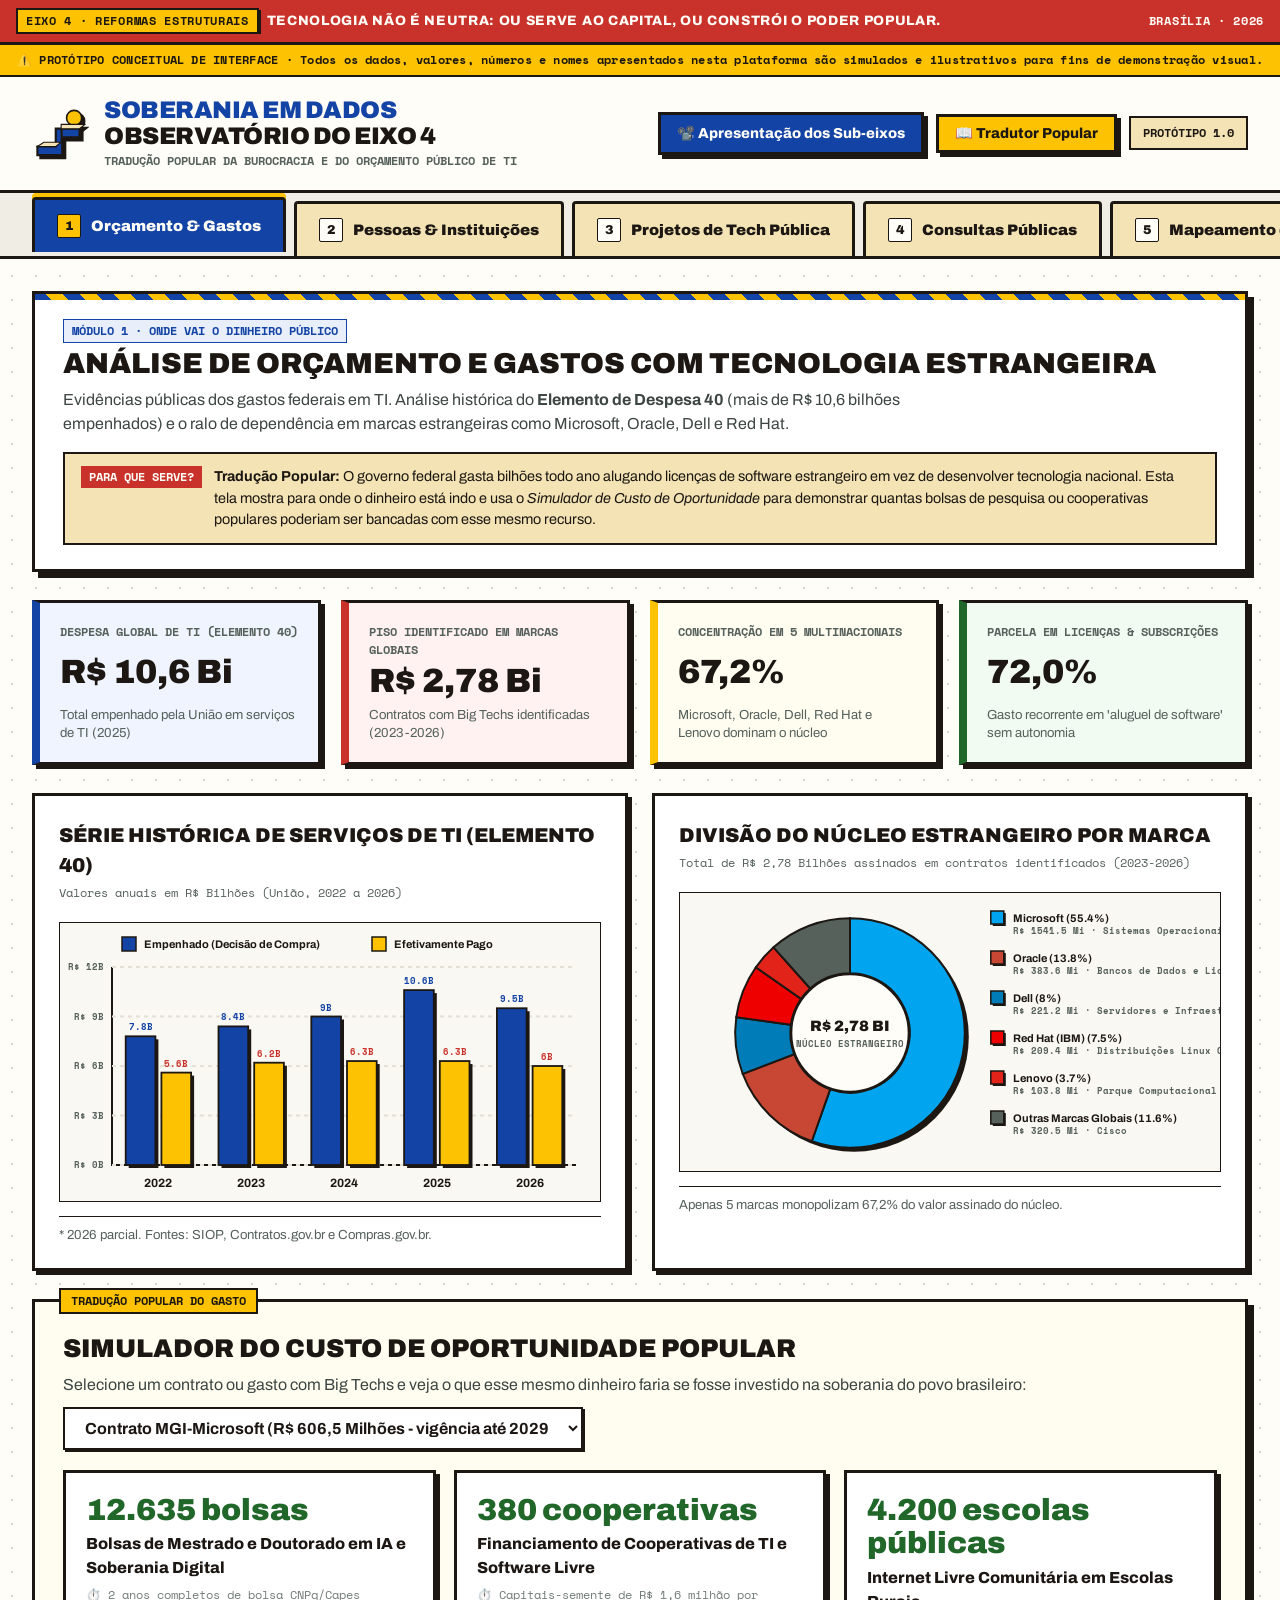
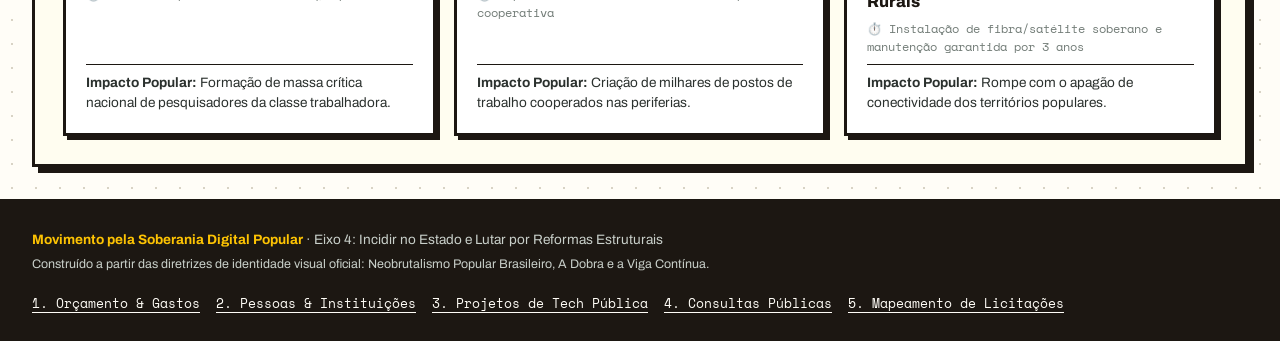
==== index.html @ 43cdcecd "feat: prototipo visual interativo do Observatorio do Eixo 4 e apresentacao dos 5 sub-eixos" ====
<!DOCTYPE html>
<html lang="pt-BR">
<head>
  <meta charset="UTF-8">
  <meta name="viewport" content="width=device-width, initial-scale=1.0">
  <title>Observatório do Eixo 4 · Soberania em Dados</title>
  <meta name="description" content="Protótipo visual do Observatório do Eixo 4 do Movimento pela Soberania Digital Popular: Orçamento e Gastos, Pessoas e Instituições, Projetos de Tech Pública, Consultas Públicas e Mapeamento de Licitações.">
  <link rel="stylesheet" href="css/design-system.css">
</head>
<body>

  <!-- Faixa de Convocação (Vermelho Ato) -->
  <aside class="banner-ato" aria-label="Convocação do Manifesto">
    <div class="lema">
      <span class="destaque-manifesto">EIXO 4 · REFORMAS ESTRUTURAIS</span>
      <span>Tecnologia não é neutra: ou serve ao capital, ou constrói o poder popular.</span>
    </div>
    <div style="font-family: var(--font-mono); font-size: 0.75rem; white-space: nowrap;">
      Brasília · 2026
    </div>
  </aside>

  <!-- Faixa de Aviso de Protótipo e Dados Ilustrativos -->
  <div style="background-color: var(--amarelo-sol); color: var(--preto-tinta); border-bottom: var(--border-medium); padding: 6px 16px; font-family: var(--font-mono); font-size: 0.75rem; font-weight: 700; text-align: center; letter-spacing: 0.02em;">
    ⚠️ PROTÓTIPO CONCEITUAL DE INTERFACE · Todos os dados, valores, números e nomes apresentados nesta plataforma são simulados e ilustrativos para fins de demonstração visual.
  </div>

  <!-- Cabeçalho Principal com Marca Oficial A Dobra -->
  <header class="header-principal">
    <a href="#orcamento" class="marca-container" title="Movimento pela Soberania Digital Popular">
      <!-- Símbolo Oficial da Marca: A Dobra (Viga que sobe um degrau + Sol Amarelo) -->
      <svg class="simbolo-dobra" viewBox="0 0 100 100" fill="none" xmlns="http://www.w3.org/2000/svg">
        <!-- Sol Amarelo oficial -->
        <circle cx="78" cy="22" r="14" fill="#FDC303" stroke="#1C1712" stroke-width="3"/>
        <!-- A Dobra: Viga azul contínua que sobe o degrau da esquerda para a direita -->
        <path d="M10 75 H44 V42 H88 V58 H56 V91 H10 Z" fill="#1243A5" stroke="#1C1712" stroke-width="4" stroke-linejoin="miter"/>
        <!-- Detalhe da face superior da viga em areia/respiro -->
        <path d="M10 75 L22 67 H54 L44 75 Z" fill="#F3E3B5" stroke="#1C1712" stroke-width="2"/>
        <path d="M54 67 V34 H98 L88 42 H56 V58 L54 67 Z" fill="#F3E3B5" stroke="#1C1712" stroke-width="2"/>
      </svg>

      <div class="marca-texto">
        <h1>
          <span>Soberania em Dados</span>
          Observatório do Eixo 4
        </h1>
        <p>TRADUÇÃO POPULAR DA BUROCRACIA E DO ORÇAMENTO PÚBLICO DE TI</p>
      </div>
    </a>

    <div class="header-actions">
      <a href="apresentacao-subeixos.html" class="btn-tradutor-popular" style="background-color: var(--azul-macacao); color: var(--branco-papel); text-decoration: none;" title="Abrir apresentação de slides dos 5 sub-eixos">
        <span>📽️ Apresentação dos Sub-eixos</span>
      </a>
      <button class="btn-tradutor-popular" id="btnAbrirTradutor" title="Abrir glossário explicativo para outros eixos">
        <span>📖 Tradutor Popular</span>
      </button>
      <span class="badge-versao">PROTÓTIPO 1.0</span>
    </div>
  </header>

  <!-- Abas de Navegação na Ordem Solicitada -->
  <nav class="nav-prototipos" aria-label="Navegação entre protótipos de visualização">
    <button class="tab-btn active" data-tab="orcamento" id="tabBtnOrcamento">
      <span class="tab-icon">1</span>
      <span>Orçamento & Gastos</span>
    </button>
    <button class="tab-btn" data-tab="pessoas-grafo" id="tabBtnGrafo">
      <span class="tab-icon">2</span>
      <span>Pessoas & Instituições</span>
    </button>
    <button class="tab-btn" data-tab="projetos" id="tabBtnProjetos">
      <span class="tab-icon">3</span>
      <span>Projetos de Tech Pública</span>
    </button>
    <button class="tab-btn" data-tab="consultas" id="tabBtnConsultas">
      <span class="tab-icon">4</span>
      <span>Consultas Públicas</span>
    </button>
    <button class="tab-btn" data-tab="licitacoes" id="tabBtnLicitacoes">
      <span class="tab-icon">5</span>
      <span>Mapeamento de Licitações</span>
    </button>
  </nav>

  <!-- Área Central de Conteúdo -->
  <main class="main-content">

    <!-- ======================================================================
         1. ORÇAMENTO & GASTOS ESTRANGEIROS (Visualização Principal)
         ====================================================================== -->
    <section class="tab-content" id="tab-orcamento">
      <div class="secao-header">
        <span class="meta-tag">Módulo 1 · Onde Vai o Dinheiro Público</span>
        <h2>Análise de Orçamento e Gastos com Tecnologia Estrangeira</h2>
        <p>
          Evidências públicas dos gastos federais em TI. Análise histórica do <strong>Elemento de Despesa 40</strong> (mais de R$ 10,6 bilhões empenhados) e o ralo de dependência em marcas estrangeiras como Microsoft, Oracle, Dell e Red Hat.
        </p>

        <div class="box-traducao-rapida">
          <span class="tag-pop">Para que serve?</span>
          <div>
            <strong>Tradução Popular:</strong> O governo federal gasta bilhões todo ano alugando licenças de software estrangeiro em vez de desenvolver tecnologia nacional. Esta tela mostra para onde o dinheiro está indo e usa o <em>Simulador de Custo de Oportunidade</em> para demonstrar quantas bolsas de pesquisa ou cooperativas populares poderiam ser bancadas com esse mesmo recurso.
          </div>
        </div>
      </div>

      <!-- KPIs do Orçamento -->
      <div class="kpi-grid" id="orcamentoKPIs"></div>

      <!-- Split de Gráficos -->
      <div class="orcamento-container">
        <div class="orcamento-split">
          <!-- Gráfico 1: Série Histórica Elemento 40 -->
          <div class="grafico-card">
            <h3>Série Histórica de Serviços de TI (Elemento 40)</h3>
            <p class="sub">Valores anuais em R$ Bilhões (União, 2022 a 2026)</p>
            <div class="chart-canvas-wrapper">
              <canvas id="canvasSerieHistorica"></canvas>
            </div>
            <div style="margin-top: 14px; font-size: 0.82rem; color: #56615C; border-top: var(--border-thin); padding-top: 8px;">
              * 2026 parcial. Fontes: SIOP, Contratos.gov.br e Compras.gov.br.
            </div>
          </div>

          <!-- Gráfico 2: Composição do Núcleo Estrangeiro por Marca -->
          <div class="grafico-card">
            <h3>Divisão do Núcleo Estrangeiro por Marca</h3>
            <p class="sub">Total de R$ 2,78 Bilhões assinados em contratos identificados (2023-2026)</p>
            <div class="chart-canvas-wrapper">
              <canvas id="canvasMarcasDonut"></canvas>
            </div>
            <div style="margin-top: 14px; font-size: 0.82rem; color: #56615C; border-top: var(--border-thin); padding-top: 8px;">
              Apenas 5 marcas monopolizam 67,2% do valor assinado do núcleo.
            </div>
          </div>
        </div>

        <!-- Simulador Interativo do Custo de Oportunidade Popular -->
        <div class="simulador-card">
          <div class="simulador-header">
            <h3>Simulador do Custo de Oportunidade Popular</h3>
            <p style="margin-top: 4px; color: #3d4642;">
              Selecione um contrato ou gasto com Big Techs e veja o que esse mesmo dinheiro faria se fosse investido na soberania do povo brasileiro:
            </p>

            <select id="simuladorContratoSelect" class="simulador-select" aria-label="Selecione o contrato para simulação">
              <option value="0">Contrato MGI-Microsoft (R$ 606,5 Milhões - vigência até 2029)</option>
              <option value="1">Total em Licenças Estrangeiras Identificadas (R$ 2,78 Bilhões)</option>
            </select>
          </div>

          <div class="alternativas-grid" id="simuladorResultados"></div>
        </div>
      </div>
    </section>

    <!-- ======================================================================
         2. PESSOAS & INSTITUIÇÕES (Grafo Interativo)
         ====================================================================== -->
    <section class="tab-content" id="tab-pessoas-grafo" style="display: none;">
      <div class="secao-header">
        <span class="meta-tag">Módulo 2 · Teia do Poder Público</span>
        <h2>Mapeamento de Pessoas Responsáveis & Instituições</h2>
        <p>
          Saiba quem decide os rumos da tecnologia pública no Brasil e <strong>como essa pessoa chegou lá</strong>. O grafo interativo conecta ministérios, estatais (Serpro, Dataprev), agências reguladoras (ANPD) e tribunais de contas às lideranças no comando de cada projeto e orçamento.
        </p>

        <div class="box-traducao-rapida">
          <span class="tag-pop">Para que serve?</span>
          <div>
            <strong>Tradução Popular:</strong> Política pública tem nome, sobrenome e CPF. Se um órgão fecha um contrato danoso de R$ 600 milhões com a Microsoft, precisamos saber se quem assinou foi alguém de carreira pública ou um ex-executivo que veio de multinacional (a famosa "porta giratória"). Clique em qualquer pessoa no grafo para ver o currículo, trajetória e os projetos geridos.
          </div>
        </div>
      </div>

      <!-- Grafo Interativo em Canvas -->
      <div class="grafo-wrapper">
        <div class="grafo-toolbar">
          <div class="grafo-legenda">
            <span style="font-weight: 700; text-transform: uppercase;">Origem da Liderança:</span>
            <div class="legenda-item">
              <span class="legenda-dot bigtech"></span>
              <span>Porta Giratória (Ex-Big Tech)</span>
            </div>
            <div class="legenda-item">
              <span class="legenda-dot carreira"></span>
              <span>Servidor Público de Carreira</span>
            </div>
            <div class="legenda-item">
              <span class="legenda-dot movimento"></span>
              <span>Movimento Social / Academia</span>
            </div>
          </div>

          <div style="display: flex; gap: 8px;">
            <button class="btn-filtro" onclick="GrafoModule.zoomIn()" title="Aumentar zoom">+</button>
            <button class="btn-filtro" onclick="GrafoModule.zoomOut()" title="Diminuir zoom">-</button>
            <button class="btn-filtro" onclick="GrafoModule.resetZoom()" title="Centralizar visualização">Centralizar</button>
          </div>
        </div>

        <div class="canvas-container">
          <canvas id="grafoCanvas"></canvas>
          <div class="grafo-hint">
            💡 <strong>Interação:</strong> Arraste os nós para reorganizar · Role o mouse para Zoom · Clique em qualquer pessoa ou instituição para abrir o dossiê completo.
          </div>
        </div>
      </div>
    </section>

    <!-- ======================================================================
         3. PROJETOS PÚBLICOS DE TECNOLOGIA & REFORMAS ESTRUTURAIS
         ====================================================================== -->
    <section class="tab-content" id="tab-projetos" style="display: none;">
      <div class="secao-header">
        <span class="meta-tag">Módulo 3 · Monitor de Reformas Estruturais</span>
        <h2>Projetos de Tecnologia Pública Hoje: O que está sendo produzido e quanto custa</h2>
        <p>
          Auditoria cidadã dos grandes projetos de tecnologia do Estado brasileiro. Avaliamos cada iniciativa com a <strong>Régua dos 5 Critérios do Manifesto do Eixo 4</strong>: <em>anúncio não é política pública; só é conquista o que tiver Norma, Orçamento, Responsável, Indicador e Controle Social</em>.
        </p>

        <div class="box-traducao-rapida">
          <span class="tag-pop">Para que serve?</span>
          <div>
            <strong>Tradução Popular:</strong> Muitas vezes o governo lança um projeto com propaganda bonita, mas na prática entrega o sistema para a iniciativa privada ou esconde os algoritmos que decidem quem recebe auxílio. Aqui a gente audita se o projeto realmente serve à soberania popular ou se é só vitrine.
          </div>
        </div>
      </div>

      <!-- KPIs de Projetos -->
      <div class="kpi-grid" id="projetosKPIs"></div>

      <!-- Grid de Projetos Estruturais -->
      <div class="projetos-grid" id="projetosGrid"></div>
    </section>

    <!-- ======================================================================
         4. CONSULTAS & CHAMADAS PÚBLICAS (Orçamento & Tech)
         ====================================================================== -->
    <section class="tab-content" id="tab-consultas" style="display: none;">
      <div class="secao-header">
        <span class="meta-tag">Módulo 4 · Participação Popular & Orçamento</span>
        <h2>Mapeamento de Chamadas e Consultas Públicas de Tecnologia</h2>
        <p>
          Monitore todas as consultas sobre orçamento público, planos de governo (PPA/LOA), marcos regulatórios e chamadas de fomento abertas para tecnologia. Descubra onde incidir e acesse o <strong>Kit de Incidência Popular</strong> com propostas e justificativas prontas para mobilização.
        </p>

        <div class="box-traducao-rapida">
          <span class="tag-pop">Para que serve?</span>
          <div>
            <strong>Tradução Popular:</strong> Consulta pública não pode ser espaço só de lobby corporativo. Quando o governo abre consulta para decidir para onde vai a verba de TI ou como regular a inteligência artificial, este painel avisa a nossa militância e entrega o texto pronto para copiar, colar e votar em peso na plataforma oficial.
          </div>
        </div>
      </div>

      <!-- KPIs Rápidos de Consultas -->
      <div class="kpi-grid" id="consultasKPIs"></div>

      <!-- Barra de Filtros de Consultas -->
      <div class="painel-controles">
        <div class="filtros-grupo">
          <span class="filtro-label">Tipo:</span>
          <button class="btn-filtro active" data-consulta-tipo="todos">Todos</button>
          <button class="btn-filtro" data-consulta-tipo="consulta_publica" style="border-left: 4px solid var(--azul-macacao);">📢 Consultas Públicas (Leis & Orçamento)</button>
          <button class="btn-filtro" data-consulta-tipo="chamada_fomento" style="border-left: 4px solid var(--amarelo-sol);">💰 Chamadas de Fomento (Editais)</button>
        </div>

        <div class="filtros-grupo">
          <span class="filtro-label">Eixo Temático:</span>
          <button class="btn-filtro active" data-consulta-cat="todas">Todos</button>
          <button class="btn-filtro" data-consulta-cat="orcamento">💰 Orçamento & PPA</button>
          <button class="btn-filtro" data-consulta-cat="fomento_cooperativas">🤝 Cooperativismo</button>
          <button class="btn-filtro" data-consulta-cat="regulacao_ia">⚖️ Regulação de IA</button>
          <button class="btn-filtro" data-consulta-cat="infra_livre">📡 Infraestrutura Livre</button>
        </div>

        <div class="filtros-grupo">
          <span class="filtro-label">Esfera:</span>
          <button class="btn-filtro active" data-consulta-esfera="todas">Todas</button>
          <button class="btn-filtro" data-consulta-esfera="federal">Federal</button>
          <button class="btn-filtro" data-consulta-esfera="estadual">Estadual</button>
          <button class="btn-filtro" data-consulta-esfera="municipal">Municipal</button>
        </div>

        <div>
          <input type="search" class="input-busca" id="buscaConsultas" placeholder="Buscar consulta ou chamada..." aria-label="Buscar consultas públicas">
        </div>
      </div>

      <!-- Grid de Consultas e Chamadas -->
      <div class="licitacoes-grid" id="consultasGrid"></div>
    </section>

    <!-- ======================================================================
         5. MAPEAMENTO DE LICITAÇÕES (Federal, Estadual, Municipal)
         ====================================================================== -->
    <section class="tab-content" id="tab-licitacoes" style="display: none;">
      <div class="secao-header">
        <span class="meta-tag">Módulo 5 · Poder de Compra do Estado</span>
        <h2>Mapeamento de Licitações Abertas para Tecnologia</h2>
        <p>
          Acompanhamento em tempo real de editais públicos de TI em todo o Brasil. Monitore onde o Estado está aplicando recursos, identifique ameaças de aprisionamento tecnológico por Big Techs e descubra editais com oportunidades para cooperativas populares e software livre.
        </p>

        <div class="box-traducao-rapida">
          <span class="tag-pop">Para que serve?</span>
          <div>
            <strong>Tradução Popular:</strong> Em vez de descobrir tarde demais que a prefeitura ou o ministério comprou milhões em licenças de multinacionais sem disputa, esta tela alerta o movimento antes da assinatura do contrato para que a gente possa impugnar, disputar e exigir compras de cooperativas nacionais.
          </div>
        </div>
      </div>

      <!-- KPIs Rápidos -->
      <div class="kpi-grid" id="licitacoesKPIs"></div>

      <!-- Barra de Filtros e Granularidade (Federal -> Estadual -> Municipal) -->
      <div class="painel-controles">
        <div class="filtros-grupo">
          <span class="filtro-label">Granularidade:</span>
          <button class="btn-filtro active" data-esfera="todas">Todas as Esferas</button>
          <button class="btn-filtro" data-esfera="federal">🇧🇷 Federal (União)</button>
          <button class="btn-filtro" data-esfera="estadual">📍 Estadual (UFs)</button>
          <button class="btn-filtro" data-esfera="municipal">🏛️ Municipal (Cidades)</button>
        </div>

        <div class="filtros-grupo">
          <span class="filtro-label">Alertas Críticos:</span>
          <button class="btn-filtro active" data-tag="todas">Todos</button>
          <button class="btn-filtro" data-tag="alerta-dependencia" style="border-left: 4px solid var(--vermelho-ato);">🚨 Risco Big Tech</button>
          <button class="btn-filtro" data-tag="oportunidade-popular" style="border-left: 4px solid var(--verde-pilar);">🟢 Oportunidade Popular</button>
          <button class="btn-filtro" data-tag="alerta-vigilancia">👁️ Vigilância / Facial</button>
        </div>

        <div>
          <input type="search" class="input-busca" id="buscaLicitacoes" placeholder="Buscar por órgão, objeto ou cidade..." aria-label="Buscar licitações">
        </div>
      </div>

      <!-- Grid de Editais -->
      <div class="licitacoes-grid" id="licitacoesGrid"></div>
    </section>

  </main>

  <!-- Gaveta Lateral Deslizante (Drawer) para Dossiês e Perfis -->
  <div class="drawer-overlay" id="drawerOverlay"></div>
  <aside class="drawer" id="mainDrawer" aria-label="Dossiê detalhado">
    <div class="drawer-header">
      <h3 id="drawerTitulo">Dossiê Detalhado</h3>
      <button class="btn-fechar-drawer" id="btnFecharDrawer" title="Fechar painel">×</button>
    </div>
    <div class="drawer-body" id="drawerBody"></div>
  </aside>

  <!-- Modal do Tradutor Popular (Dicionário de Burocracia Governamental) -->
  <div class="modal-overlay" id="tradutorModal">
    <div class="modal-content">
      <div class="modal-header">
        <h3>📖 Tradutor Popular: O Burocratês em Linguagem de Luta</h3>
        <button class="btn-fechar-drawer" id="btnFecharModalTradutor">×</button>
      </div>
      <div class="modal-body">
        <p style="font-size: 0.95rem; color: #2b312e;">
          O objetivo central do Eixo 4 é <strong>desmistificar o labirinto burocrático do Estado</strong> para que os outros eixos e as bases populares possam disputar o orçamento público com firmeza.
        </p>

        <div style="display: flex; flex-direction: column; gap: 14px;">
          <div style="background: #FFF; border: var(--border-thin); padding: 14px; border-left: 6px solid var(--azul-macacao);">
            <strong style="font-family: var(--font-display); font-size: 1rem; color: var(--azul-macacao);">Elemento de Despesa 40 (Serviços de TI)</strong>
            <p style="font-size: 0.88rem; margin-top: 4px;">
              É o código contábil do orçamento onde a União registra todo dinheiro gasto para contratar empresas de tecnologia. Em 2025 somou mais de R$ 10,6 bilhões. É o principal termômetro para saber se o dinheiro está ficando no Brasil ou indo para o exterior.
            </p>
          </div>

          <div style="background: #FFF; border: var(--border-thin); padding: 14px; border-left: 6px solid var(--vermelho-ato);">
            <strong style="font-family: var(--font-display); font-size: 1rem; color: var(--vermelho-ato);">Porta Giratória (Revolving Door)</strong>
            <p style="font-size: 0.88rem; margin-top: 4px;">
              Quando diretores ou lobistas de multinacionais (como Microsoft, Amazon ou Google) são nomeados para cargos de confiança no governo para gerir compras de TI e, depois de assinar contratos milionários, voltam para as mesmas empresas.
            </p>
          </div>

          <div style="background: #FFF; border: var(--border-thin); padding: 14px; border-left: 6px solid var(--urucum);">
            <strong style="font-family: var(--font-display); font-size: 1rem; color: var(--urucum);">Lock-in Tecnológico (Aprisionamento)</strong>
            <p style="font-size: 0.88rem; margin-top: 4px;">
              Quando o governo adota um sistema proprietário que cria tanta dependência que fica quase impossível trocar depois. É a armadilha que obriga o Estado a pagar renovações de licenças cada vez mais caras ano após ano.
            </p>
          </div>

          <div style="background: #FFF; border: var(--border-thin); padding: 14px; border-left: 6px solid var(--verde-pilar);">
            <strong style="font-family: var(--font-display); font-size: 1rem; color: var(--verde-pilar);">Nuvem Soberana</strong>
            <p style="font-size: 0.88rem; margin-top: 4px;">
              Infraestrutura de servidores e armazenamento de dados gerida pelo próprio Estado brasileiro (através de estatais como Serpro e Dataprev), protegida contra espionagem e sem risco de sofrer bloqueios judiciais estrangeiros.
            </p>
          </div>

          <div style="background: #FFF; border: var(--border-thin); padding: 14px; border-left: 6px solid var(--amarelo-sol);">
            <strong style="font-family: var(--font-display); font-size: 1rem; color: var(--preto-tinta);">A Régua dos 5 Critérios</strong>
            <p style="font-size: 0.88rem; margin-top: 4px;">
              A métrica do nosso manifesto: uma proposta só é conquista se tiver <strong>Norma</strong> (lei que a sustente), <strong>Orçamento</strong> (dinheiro garantido), <strong>Responsável</strong> (autoridade pública nominal), <strong>Indicador</strong> (meta mensurável) e <strong>Controle Social</strong> (o povo sentado na mesa para decidir).
            </p>
          </div>
        </div>
      </div>
    </div>
  </div>

  <!-- Rodapé Oficial na Nova Ordem -->
  <footer class="footer-principal">
    <div class="footer-inner">
      <div class="footer-texto">
        <p>
          <strong>Movimento pela Soberania Digital Popular</strong> · Eixo 4: Incidir no Estado e Lutar por Reformas Estruturais
        </p>
        <p style="margin-top: 4px; font-size: 0.78rem;">
          Construído a partir das diretrizes de identidade visual oficial: Neobrutalismo Popular Brasileiro, A Dobra e a Viga Contínua.
        </p>
      </div>

      <div class="footer-links">
        <a href="#orcamento" onclick="App.navegarPara('orcamento')">1. Orçamento & Gastos</a>
        <a href="#pessoas-grafo" onclick="App.navegarPara('pessoas-grafo')">2. Pessoas & Instituições</a>
        <a href="#projetos" onclick="App.navegarPara('projetos')">3. Projetos de Tech Pública</a>
        <a href="#consultas" onclick="App.navegarPara('consultas')">4. Consultas Públicas</a>
        <a href="#licitacoes" onclick="App.navegarPara('licitacoes')">5. Mapeamento de Licitações</a>
      </div>
    </div>
  </footer>

  <!-- Scripts do Observatório -->
  <script src="js/data.js"></script>
  <script src="js/licitacoes.js"></script>
  <script src="js/grafo.js"></script>
  <script src="js/orcamento.js"></script>
  <script src="js/projetos.js"></script>
  <script src="js/consultas.js"></script>
  <script src="js/main.js"></script>

</body>
</html>
---- css/design-system.css ----
/* ==========================================================================
   Design System - Movimento pela Soberania Digital Popular
   Eixo 4: Incidir no Estado e Lutar por Reformas Estruturais
   Diretrizes visuais: Identidade Visual v1 (Neobrutalismo Popular Brasileiro)
   ========================================================================== */

@import url('https://fonts.googleapis.com/css2?family=Archivo:ital,wght@0,300;0,400;0,500;0,600;0,700;0,800;0,900;1,400;1,700&family=Space+Mono:ital,wght@0,400;0,700;1,400&display=swap');

:root {
  /* Cores Oficiais da Identidade Visual */
  --azul-macacao: #1243A5; /* A marca, quem trabalha */
  --amarelo-sol: #FDC303;  /* A chamada */
  --vermelho-ato: #C8322A; /* A convocação, faixas de rua */
  --verde-pilar: #21672A;  /* O que sustenta */
  --branco-papel: #FFFDF7; /* O respiro */
  --branco-puro: #FFFFFF;
  --preto-tinta: #1C1712;  /* Texto, contornos e sombras */

  /* Cores de Apoio da Identidade */
  --urucum: #ED8D1F;
  --morro: #3B7B27;
  --terra: #392617;
  --areia: #F3E3B5;
  --cinza-papel: #F0EDE4;
  --cinza-borda: #D8D3C5;

  /* Tipografia */
  --font-display: 'Archivo', -apple-system, BlinkMacSystemFont, "Segoe UI", Roboto, sans-serif;
  --font-body: 'Archivo', -apple-system, BlinkMacSystemFont, "Segoe UI", Roboto, sans-serif;
  --font-mono: 'Space Mono', monospace;

  /* Regras Neobrutalistas */
  --border-thick: 3px solid var(--preto-tinta);
  --border-medium: 2px solid var(--preto-tinta);
  --border-thin: 1.5px solid var(--preto-tinta);
  --shadow-hard: 4px 4px 0px var(--preto-tinta);
  --shadow-hard-lg: 6px 6px 0px var(--preto-tinta);
  --shadow-hard-sm: 2px 2px 0px var(--preto-tinta);
  --radius-sm: 2px;
  --radius-md: 4px;
  --radius-pill: 9999px;

  /* Transições táteis */
  --trans-fast: 0.15s ease-in-out;
}

/* Reset e Base */
*, *::before, *::after {
  box-sizing: border-box;
  margin: 0;
  padding: 0;
}

body {
  font-family: var(--font-body);
  background-color: var(--branco-papel);
  color: var(--preto-tinta);
  line-height: 1.5;
  min-height: 100vh;
  display: flex;
  flex-direction: column;
  overflow-x: hidden;
  background-image: radial-gradient(var(--cinza-borda) 1px, transparent 1px);
  background-size: 24px 24px;
}

/* Faixa de Topo / Convocação (O Vermelho de Ato) */
.banner-ato {
  background-color: var(--vermelho-ato);
  color: var(--branco-papel);
  padding: 8px 16px;
  border-bottom: var(--border-thick);
  font-family: var(--font-display);
  font-weight: 800;
  font-size: 0.85rem;
  letter-spacing: 0.05em;
  text-transform: uppercase;
  display: flex;
  align-items: center;
  justify-content: space-between;
  gap: 12px;
}

.banner-ato .destaque-manifesto {
  background-color: var(--amarelo-sol);
  color: var(--preto-tinta);
  padding: 2px 8px;
  border: var(--border-medium);
  box-shadow: 2px 2px 0px var(--preto-tinta);
  font-family: var(--font-mono);
  font-size: 0.75rem;
  font-weight: 700;
  white-space: nowrap;
}

.banner-ato .lema {
  display: flex;
  align-items: center;
  gap: 8px;
  overflow: hidden;
  text-overflow: ellipsis;
  white-space: nowrap;
}

/* Cabeçalho Principal com a Marca Oficial (A Dobra) */
.header-principal {
  background-color: var(--branco-papel);
  border-bottom: var(--border-thick);
  padding: 20px 32px;
  display: flex;
  align-items: center;
  justify-content: space-between;
  flex-wrap: wrap;
  gap: 20px;
}

.marca-container {
  display: flex;
  align-items: center;
  gap: 18px;
  text-decoration: none;
  color: inherit;
}

/* Símbolo A Dobra (em SVG) */
.simbolo-dobra {
  width: 54px;
  height: 54px;
  flex-shrink: 0;
  filter: drop-shadow(3px 3px 0px var(--preto-tinta));
}

.marca-texto h1 {
  font-family: var(--font-display);
  font-weight: 900;
  font-size: 1.5rem;
  line-height: 1.1;
  text-transform: uppercase;
  letter-spacing: -0.02em;
  color: var(--preto-tinta);
}

.marca-texto h1 span {
  color: var(--azul-macacao);
  display: block;
}

.marca-texto p {
  font-family: var(--font-mono);
  font-size: 0.75rem;
  color: #56615C;
  font-weight: 700;
  margin-top: 2px;
}

/* Ações do Topo */
.header-actions {
  display: flex;
  align-items: center;
  gap: 12px;
  flex-wrap: wrap;
}

.btn-tradutor-popular {
  background-color: var(--amarelo-sol);
  color: var(--preto-tinta);
  border: var(--border-thick);
  box-shadow: var(--shadow-hard);
  padding: 8px 16px;
  font-family: var(--font-display);
  font-weight: 800;
  font-size: 0.9rem;
  cursor: pointer;
  display: flex;
  align-items: center;
  gap: 8px;
  transition: transform var(--trans-fast), box-shadow var(--trans-fast);
}

.btn-tradutor-popular:hover {
  transform: translate(-2px, -2px);
  box-shadow: var(--shadow-hard-lg);
  background-color: #ffd233;
}

.btn-tradutor-popular:active {
  transform: translate(1px, 1px);
  box-shadow: var(--shadow-hard-sm);
}

.badge-versao {
  background-color: var(--areia);
  border: var(--border-medium);
  padding: 6px 12px;
  font-family: var(--font-mono);
  font-size: 0.75rem;
  font-weight: 700;
}

/* Barra de Navegação dos Protótipos (Abas Neobrutalistas) */
.nav-prototipos {
  background-color: var(--cinza-papel);
  border-bottom: var(--border-thick);
  padding: 0 32px;
  display: flex;
  gap: 8px;
  overflow-x: auto;
  scrollbar-width: thin;
}

.tab-btn {
  background-color: var(--areia);
  border: var(--border-thick);
  border-bottom: none;
  padding: 14px 22px;
  font-family: var(--font-display);
  font-weight: 900;
  font-size: 0.95rem;
  color: var(--preto-tinta);
  cursor: pointer;
  display: flex;
  align-items: center;
  gap: 10px;
  margin-top: 8px;
  border-top-left-radius: 4px;
  border-top-right-radius: 4px;
  transition: all var(--trans-fast);
  white-space: nowrap;
  position: relative;
}

.tab-btn:hover {
  background-color: #f7edd1;
  transform: translateY(-2px);
}

.tab-btn.active {
  background-color: var(--azul-macacao);
  color: var(--branco-papel);
  box-shadow: 0 -4px 0 var(--amarelo-sol);
  transform: translateY(-4px);
}

.tab-btn.active .tab-icon {
  background-color: var(--amarelo-sol);
  color: var(--preto-tinta);
}

.tab-icon {
  display: inline-flex;
  align-items: center;
  justify-content: center;
  width: 24px;
  height: 24px;
  background-color: var(--branco-papel);
  color: var(--preto-tinta);
  border: var(--border-thin);
  border-radius: 2px;
  font-size: 0.8rem;
  font-weight: 900;
}

/* Área de Conteúdo Principal */
.main-content {
  flex: 1;
  padding: 32px;
  max-width: 1440px;
  margin: 0 auto;
  width: 100%;
}

/* Painel de Introdução de cada Seção */
.secao-header {
  background-color: var(--branco-puro);
  border: var(--border-thick);
  box-shadow: var(--shadow-hard-lg);
  padding: 24px 28px;
  margin-bottom: 28px;
  position: relative;
}

.secao-header::before {
  content: '';
  position: absolute;
  top: 0;
  left: 0;
  right: 0;
  height: 6px;
  background: repeating-linear-gradient(
    45deg,
    var(--azul-macacao),
    var(--azul-macacao) 12px,
    var(--amarelo-sol) 12px,
    var(--amarelo-sol) 24px
  );
}

.secao-header .meta-tag {
  font-family: var(--font-mono);
  font-size: 0.75rem;
  font-weight: 700;
  text-transform: uppercase;
  color: var(--azul-macacao);
  margin-bottom: 4px;
  display: inline-block;
  background-color: #E8EEFA;
  padding: 2px 8px;
  border: 1px solid var(--azul-macacao);
}

.secao-header h2 {
  font-family: var(--font-display);
  font-weight: 900;
  font-size: 1.8rem;
  text-transform: uppercase;
  line-height: 1.15;
  margin-bottom: 8px;
  color: var(--preto-tinta);
}

.secao-header p {
  font-size: 1rem;
  color: #3d4642;
  max-width: 900px;
}

/* Barra de Tradução Popular Rápida dentro da tela */
.box-traducao-rapida {
  margin-top: 16px;
  background-color: var(--areia);
  border: var(--border-medium);
  padding: 12px 16px;
  display: flex;
  align-items: flex-start;
  gap: 12px;
  font-size: 0.9rem;
}

.box-traducao-rapida .tag-pop {
  background-color: var(--vermelho-ato);
  color: var(--branco-papel);
  padding: 2px 8px;
  font-family: var(--font-mono);
  font-size: 0.75rem;
  font-weight: 700;
  text-transform: uppercase;
  flex-shrink: 0;
}

/* Cards de Resumo e Métricas (KPIs Neobrutalistas) */
.kpi-grid {
  display: grid;
  grid-template-columns: repeat(auto-fit, minmax(240px, 1fr));
  gap: 20px;
  margin-bottom: 28px;
}

.kpi-card {
  background-color: var(--branco-puro);
  border: var(--border-thick);
  box-shadow: var(--shadow-hard);
  padding: 20px;
  display: flex;
  flex-direction: column;
  justify-content: space-between;
  transition: transform var(--trans-fast);
}

.kpi-card:hover {
  transform: translate(-2px, -2px);
  box-shadow: var(--shadow-hard-lg);
}

.kpi-card.destaque-vermelho {
  background-color: #FFF2F1;
  border-left: 8px solid var(--vermelho-ato);
}

.kpi-card.destaque-azul {
  background-color: #F0F4FF;
  border-left: 8px solid var(--azul-macacao);
}

.kpi-card.destaque-verde {
  background-color: #F1FBF2;
  border-left: 8px solid var(--verde-pilar);
}

.kpi-card.destaque-amarelo {
  background-color: #FFFDF0;
  border-left: 8px solid var(--amarelo-sol);
}

.kpi-titulo {
  font-family: var(--font-mono);
  font-size: 0.75rem;
  font-weight: 700;
  text-transform: uppercase;
  color: #56615C;
  margin-bottom: 6px;
}

.kpi-valor {
  font-family: var(--font-display);
  font-size: 2.1rem;
  font-weight: 900;
  line-height: 1;
  color: var(--preto-tinta);
  margin-bottom: 8px;
}

.kpi-desc {
  font-size: 0.82rem;
  color: #56615C;
  line-height: 1.35;
}

/* Filtros e Controles */
.painel-controles {
  background-color: var(--branco-puro);
  border: var(--border-thick);
  box-shadow: var(--shadow-hard);
  padding: 18px 24px;
  margin-bottom: 24px;
  display: flex;
  align-items: center;
  justify-content: space-between;
  flex-wrap: wrap;
  gap: 16px;
}

.filtros-grupo {
  display: flex;
  align-items: center;
  gap: 12px;
  flex-wrap: wrap;
}

.filtro-label {
  font-family: var(--font-mono);
  font-size: 0.8rem;
  font-weight: 700;
  text-transform: uppercase;
  color: var(--preto-tinta);
}

.btn-filtro {
  background-color: var(--branco-papel);
  border: var(--border-medium);
  box-shadow: var(--shadow-hard-sm);
  padding: 6px 14px;
  font-family: var(--font-display);
  font-weight: 700;
  font-size: 0.85rem;
  cursor: pointer;
  transition: all var(--trans-fast);
}

.btn-filtro:hover {
  background-color: var(--areia);
  transform: translate(-1px, -1px);
}

.btn-filtro.active {
  background-color: var(--preto-tinta);
  color: var(--branco-papel);
  box-shadow: 2px 2px 0px var(--azul-macacao);
}

.input-busca {
  border: var(--border-medium);
  box-shadow: var(--shadow-hard-sm);
  padding: 8px 14px;
  font-family: var(--font-body);
  font-size: 0.9rem;
  background-color: var(--branco-papel);
  color: var(--preto-tinta);
  outline: none;
  min-width: 260px;
}

.input-busca:focus {
  border-color: var(--azul-macacao);
  background-color: var(--branco-puro);
}

/* Grid de Licitações */
.licitacoes-grid {
  display: grid;
  grid-template-columns: repeat(auto-fill, minmax(360px, 1fr));
  gap: 22px;
}

.card-licitacao {
  background-color: var(--branco-puro);
  border: var(--border-thick);
  box-shadow: var(--shadow-hard);
  padding: 20px;
  display: flex;
  flex-direction: column;
  justify-content: space-between;
  gap: 14px;
  position: relative;
  transition: transform var(--trans-fast), box-shadow var(--trans-fast);
}

.card-licitacao:hover {
  transform: translate(-2px, -2px);
  box-shadow: var(--shadow-hard-lg);
}

.card-licitacao-header {
  display: flex;
  align-items: flex-start;
  justify-content: space-between;
  gap: 8px;
}

.badge-esfera {
  font-family: var(--font-mono);
  font-size: 0.7rem;
  font-weight: 700;
  text-transform: uppercase;
  padding: 3px 8px;
  border: var(--border-thin);
}

.badge-esfera.federal {
  background-color: var(--azul-macacao);
  color: var(--branco-papel);
}

.badge-esfera.estadual {
  background-color: var(--verde-pilar);
  color: var(--branco-papel);
}

.badge-esfera.municipal {
  background-color: var(--urucum);
  color: var(--branco-papel);
}

.licitacao-id {
  font-family: var(--font-mono);
  font-size: 0.75rem;
  color: #727c77;
}

.licitacao-orgao {
  font-family: var(--font-display);
  font-size: 0.95rem;
  font-weight: 800;
  color: var(--preto-tinta);
  margin-top: 4px;
}

.licitacao-objeto {
  font-size: 0.92rem;
  line-height: 1.4;
  color: #2b312e;
}

.licitacao-alerta {
  background-color: #FFF2F1;
  border: var(--border-thin);
  border-left: 5px solid var(--vermelho-ato);
  padding: 10px 12px;
  font-size: 0.82rem;
  color: #1C1712;
  line-height: 1.35;
}

.licitacao-alerta.oportunidade {
  background-color: #F1FBF2;
  border-left-color: var(--verde-pilar);
}

.card-licitacao-footer {
  border-top: var(--border-thin);
  padding-top: 12px;
  display: flex;
  align-items: center;
  justify-content: space-between;
  gap: 12px;
}

.licitacao-valor {
  font-family: var(--font-mono);
  font-size: 1.15rem;
  font-weight: 700;
  color: var(--azul-macacao);
}

.btn-detalhes {
  background-color: var(--amarelo-sol);
  color: var(--preto-tinta);
  border: var(--border-medium);
  box-shadow: var(--shadow-hard-sm);
  padding: 6px 12px;
  font-family: var(--font-display);
  font-weight: 800;
  font-size: 0.8rem;
  cursor: pointer;
  text-transform: uppercase;
  transition: all var(--trans-fast);
}

.btn-detalhes:hover {
  background-color: var(--preto-tinta);
  color: var(--branco-papel);
  transform: translate(-1px, -1px);
}

/* Área do Grafo Interativo de Pessoas & Instituições */
.grafo-wrapper {
  background-color: var(--branco-puro);
  border: var(--border-thick);
  box-shadow: var(--shadow-hard-lg);
  padding: 0;
  overflow: hidden;
  position: relative;
  display: flex;
  flex-direction: column;
}

.grafo-toolbar {
  background-color: var(--cinza-papel);
  border-bottom: var(--border-thick);
  padding: 12px 20px;
  display: flex;
  align-items: center;
  justify-content: space-between;
  flex-wrap: wrap;
  gap: 14px;
}

.grafo-legenda {
  display: flex;
  align-items: center;
  gap: 16px;
  flex-wrap: wrap;
  font-family: var(--font-mono);
  font-size: 0.75rem;
}

.legenda-item {
  display: flex;
  align-items: center;
  gap: 6px;
}

.legenda-dot {
  width: 12px;
  height: 12px;
  border: var(--border-thin);
  border-radius: 50%;
}

.legenda-dot.bigtech {
  background-color: var(--vermelho-ato);
}

.legenda-dot.carreira {
  background-color: var(--azul-macacao);
}

.legenda-dot.movimento {
  background-color: var(--verde-pilar);
}

.canvas-container {
  position: relative;
  width: 100%;
  height: 600px;
  background-color: #FAF8F2;
  background-image: 
    linear-gradient(to right, rgba(28, 23, 18, 0.05) 1px, transparent 1px),
    linear-gradient(to bottom, rgba(28, 23, 18, 0.05) 1px, transparent 1px);
  background-size: 30px 30px;
  overflow: hidden;
}

#grafoCanvas {
  width: 100%;
  height: 100%;
  display: block;
  cursor: grab;
}

#grafoCanvas:active {
  cursor: grabbing;
}

.grafo-hint {
  position: absolute;
  bottom: 16px;
  left: 16px;
  background-color: var(--branco-papel);
  border: var(--border-medium);
  box-shadow: var(--shadow-hard-sm);
  padding: 8px 14px;
  font-family: var(--font-mono);
  font-size: 0.75rem;
  pointer-events: none;
}

/* Área de Orçamento e Gastos */
.orcamento-container {
  display: flex;
  flex-direction: column;
  gap: 28px;
}

.orcamento-split {
  display: grid;
  grid-template-columns: 1fr 1fr;
  gap: 24px;
}

@media (max-width: 960px) {
  .orcamento-split {
    grid-template-columns: 1fr;
  }
}

.grafico-card {
  background-color: var(--branco-puro);
  border: var(--border-thick);
  box-shadow: var(--shadow-hard);
  padding: 24px;
  display: flex;
  flex-direction: column;
}

.grafico-card h3 {
  font-family: var(--font-display);
  font-size: 1.25rem;
  font-weight: 900;
  text-transform: uppercase;
  margin-bottom: 4px;
}

.grafico-card p.sub {
  font-family: var(--font-mono);
  font-size: 0.75rem;
  color: #56615C;
  margin-bottom: 20px;
}

.chart-canvas-wrapper {
  position: relative;
  width: 100%;
  height: 280px;
  background-color: #FAF8F2;
  border: var(--border-thin);
}

.chart-canvas-wrapper canvas {
  width: 100%;
  height: 280px;
  display: block;
}

/* Simulador do Custo de Oportunidade Popular */
.simulador-card {
  background-color: #FFFDF0;
  border: var(--border-thick);
  box-shadow: var(--shadow-hard-lg);
  padding: 28px;
  position: relative;
}

.simulador-card::before {
  content: 'TRADUÇÃO POPULAR DO GASTO';
  position: absolute;
  top: -14px;
  left: 24px;
  background-color: var(--amarelo-sol);
  color: var(--preto-tinta);
  border: var(--border-medium);
  padding: 2px 10px;
  font-family: var(--font-mono);
  font-size: 0.75rem;
  font-weight: 700;
}

.simulador-header {
  margin-bottom: 20px;
}

.simulador-header h3 {
  font-family: var(--font-display);
  font-size: 1.6rem;
  font-weight: 900;
  text-transform: uppercase;
}

.simulador-select {
  border: var(--border-medium);
  box-shadow: var(--shadow-hard-sm);
  padding: 10px 16px;
  font-family: var(--font-display);
  font-size: 1rem;
  font-weight: 700;
  background-color: var(--branco-puro);
  color: var(--preto-tinta);
  outline: none;
  width: 100%;
  max-width: 520px;
  margin-top: 10px;
  cursor: pointer;
}

.alternativas-grid {
  display: grid;
  grid-template-columns: repeat(auto-fit, minmax(280px, 1fr));
  gap: 18px;
  margin-top: 20px;
}

.card-alternativa {
  background-color: var(--branco-puro);
  border: var(--border-thick);
  box-shadow: var(--shadow-hard);
  padding: 20px;
  display: flex;
  flex-direction: column;
  justify-content: space-between;
}

.card-alternativa .alt-qtd {
  font-family: var(--font-display);
  font-size: 1.9rem;
  font-weight: 900;
  color: var(--verde-pilar);
  line-height: 1.1;
}

.card-alternativa .alt-item {
  font-family: var(--font-display);
  font-weight: 800;
  font-size: 1rem;
  margin: 6px 0;
  color: var(--preto-tinta);
}

.card-alternativa .alt-duracao {
  font-family: var(--font-mono);
  font-size: 0.75rem;
  color: #727c77;
  margin-bottom: 8px;
}

.card-alternativa .alt-impacto {
  font-size: 0.85rem;
  color: #2b312e;
  border-top: var(--border-thin);
  padding-top: 8px;
}

/* Área de Projetos e Reformas Estruturais */
.projetos-grid {
  display: grid;
  grid-template-columns: repeat(auto-fit, minmax(450px, 1fr));
  gap: 24px;
}

@media (max-width: 600px) {
  .projetos-grid {
    grid-template-columns: 1fr;
  }
}

.card-projeto {
  background-color: var(--branco-puro);
  border: var(--border-thick);
  box-shadow: var(--shadow-hard);
  padding: 24px;
  display: flex;
  flex-direction: column;
  justify-content: space-between;
  gap: 16px;
}

.card-projeto-topo {
  display: flex;
  align-items: flex-start;
  justify-content: space-between;
  gap: 12px;
}

.projeto-nome {
  font-family: var(--font-display);
  font-weight: 900;
  font-size: 1.3rem;
  text-transform: uppercase;
  color: var(--preto-tinta);
}

.projeto-orgao {
  font-family: var(--font-mono);
  font-size: 0.75rem;
  color: #56615C;
  font-weight: 700;
}

/* Régua dos 5 Critérios do Manifesto */
.regua-manifesto {
  background-color: var(--cinza-papel);
  border: var(--border-medium);
  padding: 14px 16px;
}

.regua-titulo {
  font-family: var(--font-mono);
  font-size: 0.75rem;
  font-weight: 700;
  text-transform: uppercase;
  margin-bottom: 10px;
  display: flex;
  align-items: center;
  justify-content: space-between;
}

.criterios-lista {
  display: grid;
  grid-template-columns: repeat(5, 1fr);
  gap: 6px;
}

@media (max-width: 500px) {
  .criterios-lista {
    grid-template-columns: repeat(3, 1fr);
  }
}

.criterio-pill {
  text-align: center;
  padding: 6px 4px;
  border: var(--border-thin);
  font-family: var(--font-mono);
  font-size: 0.7rem;
  font-weight: 700;
  background-color: var(--branco-papel);
  color: #727c77;
}

.criterio-pill.atendido {
  background-color: var(--verde-pilar);
  color: var(--branco-papel);
  border-color: var(--preto-tinta);
}

.criterio-pill.nao-atendido {
  background-color: #F8D7DA;
  color: var(--vermelho-ato);
  border-color: var(--vermelho-ato);
  text-decoration: line-through;
}

.projeto-posicao {
  background-color: var(--areia);
  border: var(--border-thin);
  padding: 10px 14px;
  font-size: 0.85rem;
  line-height: 1.35;
}

.projeto-posicao strong {
  font-family: var(--font-display);
  text-transform: uppercase;
  color: var(--azul-macacao);
  display: block;
  margin-bottom: 2px;
}

/* Gaveta Lateral (Drawer) de Detalhes de Pessoa ou Licitação */
.drawer-overlay {
  position: fixed;
  top: 0;
  left: 0;
  right: 0;
  bottom: 0;
  background-color: rgba(28, 23, 18, 0.65);
  backdrop-filter: blur(2px);
  z-index: 1000;
  opacity: 0;
  pointer-events: none;
  transition: opacity var(--trans-fast);
}

.drawer-overlay.open {
  opacity: 1;
  pointer-events: auto;
}

.drawer {
  position: fixed;
  top: 0;
  right: -580px;
  width: 100%;
  max-width: 560px;
  height: 100%;
  background-color: var(--branco-papel);
  border-left: var(--border-thick);
  box-shadow: -8px 0px 0px rgba(28, 23, 18, 0.4);
  z-index: 1001;
  display: flex;
  flex-direction: column;
  transition: right 0.25s cubic-bezier(0.16, 1, 0.3, 1);
  overflow-y: auto;
}

.drawer.open {
  right: 0;
}

.drawer-header {
  background-color: var(--preto-tinta);
  color: var(--branco-papel);
  padding: 20px 24px;
  display: flex;
  align-items: center;
  justify-content: space-between;
  border-bottom: var(--border-thick);
}

.drawer-header h3 {
  font-family: var(--font-display);
  font-size: 1.2rem;
  font-weight: 900;
  text-transform: uppercase;
  letter-spacing: 0.03em;
}

.btn-fechar-drawer {
  background-color: var(--amarelo-sol);
  color: var(--preto-tinta);
  border: var(--border-medium);
  width: 32px;
  height: 32px;
  display: flex;
  align-items: center;
  justify-content: center;
  cursor: pointer;
  font-weight: 900;
  font-size: 1.1rem;
}

.drawer-body {
  padding: 28px 24px;
  display: flex;
  flex-direction: column;
  gap: 22px;
}

/* Modal do Tradutor Popular */
.modal-overlay {
  position: fixed;
  top: 0;
  left: 0;
  right: 0;
  bottom: 0;
  background-color: rgba(28, 23, 18, 0.7);
  backdrop-filter: blur(3px);
  z-index: 2000;
  display: flex;
  align-items: center;
  justify-content: center;
  padding: 20px;
  opacity: 0;
  pointer-events: none;
  transition: opacity var(--trans-fast);
}

.modal-overlay.open {
  opacity: 1;
  pointer-events: auto;
}

.modal-content {
  background-color: var(--branco-papel);
  border: var(--border-thick);
  box-shadow: 8px 8px 0px var(--preto-tinta);
  width: 100%;
  max-width: 760px;
  max-height: 90vh;
  overflow-y: auto;
  position: relative;
  display: flex;
  flex-direction: column;
}

.modal-header {
  background-color: var(--amarelo-sol);
  border-bottom: var(--border-thick);
  padding: 18px 24px;
  display: flex;
  align-items: center;
  justify-content: space-between;
}

.modal-header h3 {
  font-family: var(--font-display);
  font-size: 1.4rem;
  font-weight: 900;
  text-transform: uppercase;
  color: var(--preto-tinta);
}

.modal-body {
  padding: 28px;
  display: flex;
  flex-direction: column;
  gap: 20px;
}

/* Rodapé Oficial */
.footer-principal {
  background-color: var(--preto-tinta);
  color: var(--branco-papel);
  border-top: var(--border-thick);
  padding: 28px 32px;
  margin-top: auto;
}

.footer-inner {
  max-width: 1440px;
  margin: 0 auto;
  display: flex;
  align-items: center;
  justify-content: space-between;
  flex-wrap: wrap;
  gap: 20px;
}

.footer-texto p {
  font-size: 0.85rem;
  color: #c9d0ca;
}

.footer-texto strong {
  color: var(--amarelo-sol);
}

.footer-links {
  display: flex;
  gap: 16px;
  font-family: var(--font-mono);
  font-size: 0.8rem;
}

.footer-links a {
  color: var(--branco-papel);
  text-decoration: underline;
  text-underline-offset: 4px;
}

.footer-links a:hover {
  color: var(--amarelo-sol);
}
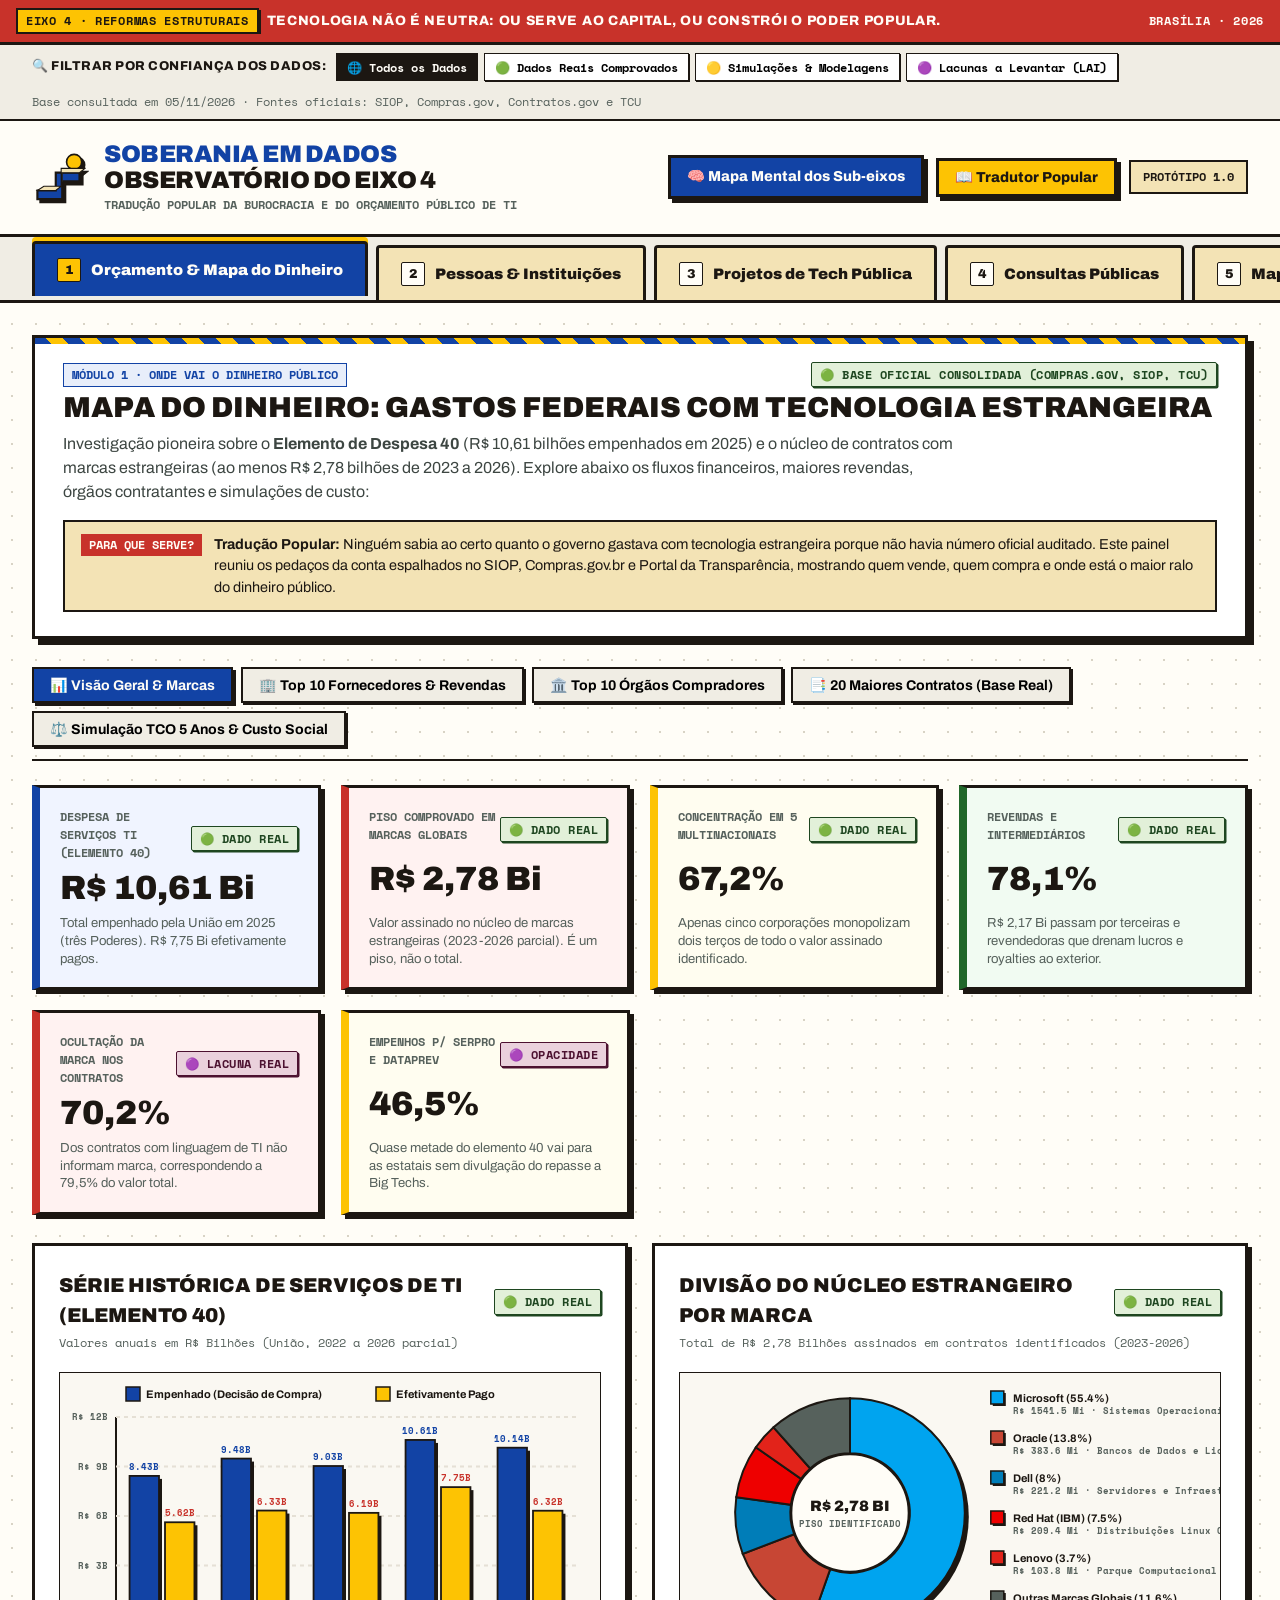
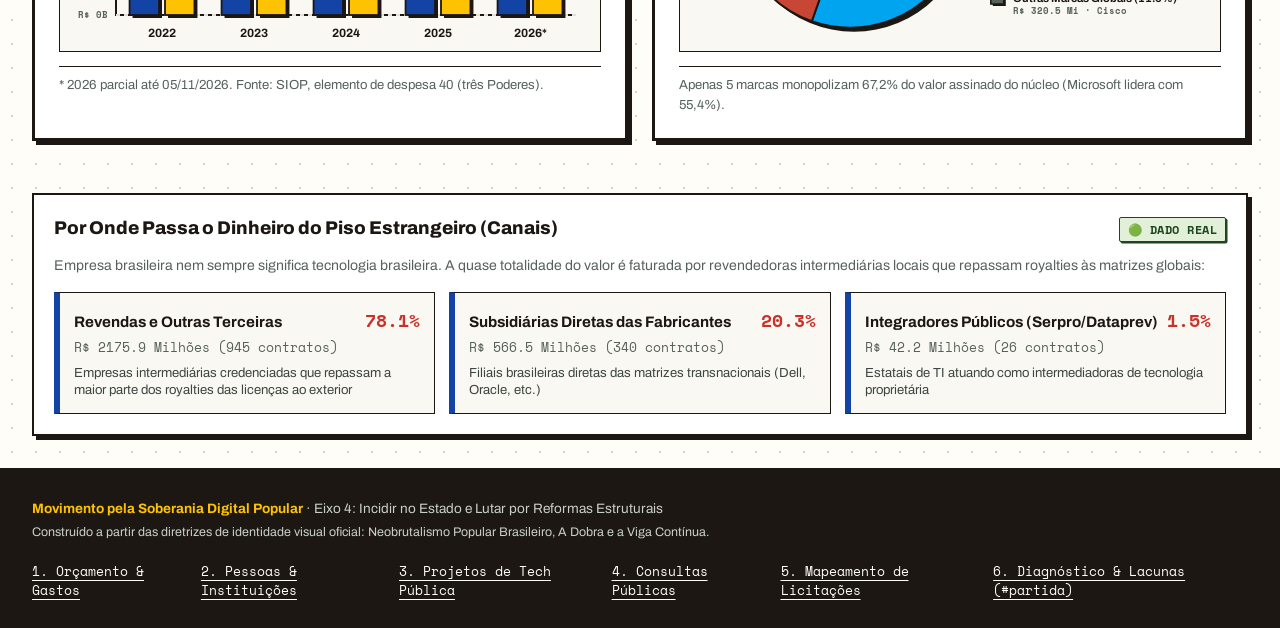
==== commit 5d900ffa: "feat: add dynamic mind map module and update application data and views" ====
--- a/index.html
+++ b/index.html
@@ -20,10 +20,21 @@
     </div>
   </aside>
 
-  <!-- Faixa de Aviso de Protótipo e Dados Ilustrativos -->
-  <div style="background-color: var(--amarelo-sol); color: var(--preto-tinta); border-bottom: var(--border-medium); padding: 6px 16px; font-family: var(--font-mono); font-size: 0.75rem; font-weight: 700; text-align: center; letter-spacing: 0.02em;">
-    ⚠️ PROTÓTIPO CONCEITUAL DE INTERFACE · Todos os dados, valores, números e nomes apresentados nesta plataforma são simulados e ilustrativos para fins de demonstração visual.
-  </div>
+  <!-- Faixa de Aviso e Filtro de Confiança dos Dados -->
+  <aside class="filtro-dados-container" aria-label="Filtro de status dos dados">
+    <div class="filtro-dados-left">
+      <span class="filtro-dados-label">🔍 Filtrar por Confiança dos Dados:</span>
+      <div class="filtro-pill-group">
+        <button class="filtro-pill active" data-filter="todos" title="Exibir todos os dados com sinalização individual">🌐 Todos os Dados</button>
+        <button class="filtro-pill" data-filter="real" title="Destacar apenas dados oficiais comprovados (SIOP, Compras.gov, PNCP e TCU)">🟢 Dados Reais Comprovados</button>
+        <button class="filtro-pill" data-filter="simulacao" title="Destacar simulações metodológicas e cenários hipotéticos">🟡 Simulações & Modelagens</button>
+        <button class="filtro-pill" data-filter="lacuna" title="Destacar lacunas e pedidos via Lei de Acesso à Informação">🟣 Lacunas a Levantar (LAI)</button>
+      </div>
+    </div>
+    <div style="font-family: var(--font-mono); font-size: 0.74rem; color: #56615C;">
+      Base consultada em 05/11/2026 · Fontes oficiais: SIOP, Compras.gov, Contratos.gov e TCU
+    </div>
+  </aside>
 
   <!-- Cabeçalho Principal com Marca Oficial A Dobra -->
   <header class="header-principal">
@@ -49,8 +60,8 @@
     </a>
 
     <div class="header-actions">
-      <a href="apresentacao-subeixos.html" class="btn-tradutor-popular" style="background-color: var(--azul-macacao); color: var(--branco-papel); text-decoration: none;" title="Abrir apresentação de slides dos 5 sub-eixos">
-        <span>📽️ Apresentação dos Sub-eixos</span>
+      <a href="apresentacao-subeixos.html" class="btn-tradutor-popular" style="background-color: var(--azul-macacao); color: var(--branco-papel); text-decoration: none;" title="Abrir Mapa Mental Dinâmico do Eixo 4: Incidência no Estado">
+        <span>🧠 Mapa Mental dos Sub-eixos</span>
       </a>
       <button class="btn-tradutor-popular" id="btnAbrirTradutor" title="Abrir glossário explicativo para outros eixos">
         <span>📖 Tradutor Popular</span>
@@ -63,7 +74,7 @@
   <nav class="nav-prototipos" aria-label="Navegação entre protótipos de visualização">
     <button class="tab-btn active" data-tab="orcamento" id="tabBtnOrcamento">
       <span class="tab-icon">1</span>
-      <span>Orçamento & Gastos</span>
+      <span>Orçamento & Mapa do Dinheiro</span>
     </button>
     <button class="tab-btn" data-tab="pessoas-grafo" id="tabBtnGrafo">
       <span class="tab-icon">2</span>
@@ -81,6 +92,10 @@
       <span class="tab-icon">5</span>
       <span>Mapeamento de Licitações</span>
     </button>
+    <button class="tab-btn" data-tab="diagnostico" id="tabBtnDiagnostico">
+      <span class="tab-icon">6</span>
+      <span>Diagnóstico & Lacunas (#partida)</span>
+    </button>
   </nav>
 
   <!-- Área Central de Conteúdo -->
@@ -91,67 +106,104 @@
          ====================================================================== -->
     <section class="tab-content" id="tab-orcamento">
       <div class="secao-header">
-        <span class="meta-tag">Módulo 1 · Onde Vai o Dinheiro Público</span>
-        <h2>Análise de Orçamento e Gastos com Tecnologia Estrangeira</h2>
-        <p>
-          Evidências públicas dos gastos federais em TI. Análise histórica do <strong>Elemento de Despesa 40</strong> (mais de R$ 10,6 bilhões empenhados) e o ralo de dependência em marcas estrangeiras como Microsoft, Oracle, Dell e Red Hat.
+        <div style="display: flex; justify-content: space-between; align-items: baseline; flex-wrap: wrap; gap: 8px;">
+          <span class="meta-tag">Módulo 1 · Onde Vai o Dinheiro Público</span>
+          <span class="badge-status badge-status-real">🟢 BASE OFICIAL CONSOLIDADA (Compras.gov, SIOP, TCU)</span>
+        </div>
+        <h2>Mapa do Dinheiro: Gastos Federais com Tecnologia Estrangeira</h2>
+        <p>
+          Investigação pioneira sobre o <strong>Elemento de Despesa 40</strong> (R$ 10,61 bilhões empenhados em 2025) e o núcleo de contratos com marcas estrangeiras (ao menos R$ 2,78 bilhões de 2023 a 2026). Explore abaixo os fluxos financeiros, maiores revendas, órgãos contratantes e simulações de custo:
         </p>
 
         <div class="box-traducao-rapida">
           <span class="tag-pop">Para que serve?</span>
           <div>
-            <strong>Tradução Popular:</strong> O governo federal gasta bilhões todo ano alugando licenças de software estrangeiro em vez de desenvolver tecnologia nacional. Esta tela mostra para onde o dinheiro está indo e usa o <em>Simulador de Custo de Oportunidade</em> para demonstrar quantas bolsas de pesquisa ou cooperativas populares poderiam ser bancadas com esse mesmo recurso.
-          </div>
-        </div>
-      </div>
-
-      <!-- KPIs do Orçamento -->
-      <div class="kpi-grid" id="orcamentoKPIs"></div>
-
-      <!-- Split de Gráficos -->
-      <div class="orcamento-container">
-        <div class="orcamento-split">
-          <!-- Gráfico 1: Série Histórica Elemento 40 -->
-          <div class="grafico-card">
-            <h3>Série Histórica de Serviços de TI (Elemento 40)</h3>
-            <p class="sub">Valores anuais em R$ Bilhões (União, 2022 a 2026)</p>
-            <div class="chart-canvas-wrapper">
-              <canvas id="canvasSerieHistorica"></canvas>
+            <strong>Tradução Popular:</strong> Ninguém sabia ao certo quanto o governo gastava com tecnologia estrangeira porque não havia número oficial auditado. Este painel reuniu os pedaços da conta espalhados no SIOP, Compras.gov.br e Portal da Transparência, mostrando quem vende, quem compra e onde está o maior ralo do dinheiro público.
+          </div>
+        </div>
+      </div>
+
+      <!-- Navegação por Sub-abas do Mapa do Dinheiro -->
+      <div class="subtabs-nav" role="tablist" aria-label="Sub-abas do Mapa do Dinheiro">
+        <button class="subtab-btn active" data-subtab="visao-geral">
+          <span>📊 Visão Geral & Marcas</span>
+        </button>
+        <button class="subtab-btn" data-subtab="fornecedores">
+          <span>🏢 Top 10 Fornecedores & Revendas</span>
+        </button>
+        <button class="subtab-btn" data-subtab="orgaos">
+          <span>🏛️ Top 10 Órgãos Compradores</span>
+        </button>
+        <button class="subtab-btn" data-subtab="contratos">
+          <span>📑 20 Maiores Contratos (Base Real)</span>
+        </button>
+        <button class="subtab-btn" data-subtab="tco">
+          <span>⚖️ Simulação TCO 5 Anos & Custo Social</span>
+        </button>
+      </div>
+
+      <!-- Painel 1: Visão Geral, Série Histórica e Donut de Marcas -->
+      <div class="subtab-painel active" id="subtab-visao-geral">
+        <!-- KPIs do Orçamento -->
+        <div class="kpi-grid" id="orcamentoKPIs"></div>
+
+        <!-- Split de Gráficos -->
+        <div class="orcamento-container">
+          <div class="orcamento-split">
+            <!-- Gráfico 1: Série Histórica Elemento 40 -->
+            <div class="grafico-card" data-tipo="real">
+              <div style="display: flex; justify-content: space-between; align-items: center;">
+                <h3>Série Histórica de Serviços de TI (Elemento 40)</h3>
+                <span class="badge-status badge-status-real">🟢 DADO REAL</span>
+              </div>
+              <p class="sub">Valores anuais em R$ Bilhões (União, 2022 a 2026 parcial)</p>
+              <div class="chart-canvas-wrapper">
+                <canvas id="canvasSerieHistorica"></canvas>
+              </div>
+              <div style="margin-top: 14px; font-size: 0.82rem; color: #56615C; border-top: var(--border-thin); padding-top: 8px;">
+                * 2026 parcial até 05/11/2026. Fonte: SIOP, elemento de despesa 40 (três Poderes).
+              </div>
             </div>
-            <div style="margin-top: 14px; font-size: 0.82rem; color: #56615C; border-top: var(--border-thin); padding-top: 8px;">
-              * 2026 parcial. Fontes: SIOP, Contratos.gov.br e Compras.gov.br.
+
+            <!-- Gráfico 2: Composição do Núcleo Estrangeiro por Marca -->
+            <div class="grafico-card" data-tipo="real">
+              <div style="display: flex; justify-content: space-between; align-items: center;">
+                <h3>Divisão do Núcleo Estrangeiro por Marca</h3>
+                <span class="badge-status badge-status-real">🟢 DADO REAL</span>
+              </div>
+              <p class="sub">Total de R$ 2,78 Bilhões assinados em contratos identificados (2023-2026)</p>
+              <div class="chart-canvas-wrapper">
+                <canvas id="canvasMarcasDonut"></canvas>
+              </div>
+              <div style="margin-top: 14px; font-size: 0.82rem; color: #56615C; border-top: var(--border-thin); padding-top: 8px;">
+                Apenas 5 marcas monopolizam 67,2% do valor assinado do núcleo (Microsoft lidera com 55,4%).
+              </div>
             </div>
           </div>
 
-          <!-- Gráfico 2: Composição do Núcleo Estrangeiro por Marca -->
-          <div class="grafico-card">
-            <h3>Divisão do Núcleo Estrangeiro por Marca</h3>
-            <p class="sub">Total de R$ 2,78 Bilhões assinados em contratos identificados (2023-2026)</p>
-            <div class="chart-canvas-wrapper">
-              <canvas id="canvasMarcasDonut"></canvas>
-            </div>
-            <div style="margin-top: 14px; font-size: 0.82rem; color: #56615C; border-top: var(--border-thin); padding-top: 8px;">
-              Apenas 5 marcas monopolizam 67,2% do valor assinado do núcleo.
-            </div>
-          </div>
-        </div>
-
-        <!-- Simulador Interativo do Custo de Oportunidade Popular -->
-        <div class="simulador-card">
-          <div class="simulador-header">
-            <h3>Simulador do Custo de Oportunidade Popular</h3>
-            <p style="margin-top: 4px; color: #3d4642;">
-              Selecione um contrato ou gasto com Big Techs e veja o que esse mesmo dinheiro faria se fosse investido na soberania do povo brasileiro:
-            </p>
-
-            <select id="simuladorContratoSelect" class="simulador-select" aria-label="Selecione o contrato para simulação">
-              <option value="0">Contrato MGI-Microsoft (R$ 606,5 Milhões - vigência até 2029)</option>
-              <option value="1">Total em Licenças Estrangeiras Identificadas (R$ 2,78 Bilhões)</option>
-            </select>
-          </div>
-
-          <div class="alternativas-grid" id="simuladorResultados"></div>
-        </div>
+          <!-- Container dos Canais de Distribuição -->
+          <div id="orcamentoCanaisContainer" style="margin-top: 24px;"></div>
+        </div>
+      </div>
+
+      <!-- Painel 2: Top Fornecedores e Revendas -->
+      <div class="subtab-painel" id="subtab-fornecedores" style="display: none;">
+        <div id="subtabContentFornecedores"></div>
+      </div>
+
+      <!-- Painel 3: Top Órgãos Compradores -->
+      <div class="subtab-painel" id="subtab-orgaos" style="display: none;">
+        <div id="subtabContentOrgaos"></div>
+      </div>
+
+      <!-- Painel 4: 20 Maiores Contratos do Núcleo -->
+      <div class="subtab-painel" id="subtab-contratos" style="display: none;">
+        <div id="subtabContentContratos"></div>
+      </div>
+
+      <!-- Painel 5: TCO 5 Anos e Custo de Oportunidade Social -->
+      <div class="subtab-painel" id="subtab-tco" style="display: none;">
+        <div id="subtabContentTCO"></div>
       </div>
     </section>
 
@@ -341,6 +393,37 @@
       <div class="licitacoes-grid" id="licitacoesGrid"></div>
     </section>
 
+    <!-- ======================================================================
+         6. DIAGNÓSTICO: O QUE TEMOS vs O QUE FALTA (#partida)
+         ====================================================================== -->
+    <section class="tab-content" id="tab-diagnostico" style="display: none;">
+      <div class="secao-header">
+        <div style="display: flex; justify-content: space-between; align-items: baseline; flex-wrap: wrap; gap: 8px;">
+          <span class="meta-tag">Módulo 6 · Ponto de Partida (#partida)</span>
+          <span class="badge-status badge-status-real">🟢 PLANO DE LEVANTAMENTO OFICIAL</span>
+        </div>
+        <h2>Diagnóstico de Dados: O Que Já Temos vs. O Que Falta</h2>
+        <p>
+          Para medir a dependência tecnológica, precisamos juntar cinco blocos: orçamento, contratos, capacidade instalada, atenção política e comparação federativa. Hoje temos apenas uma fração federal dos dois primeiros. Este painel organiza a matriz de lacunas, a metodologia do <strong>Índice de Dependência</strong> e o modelo de <strong>pedido via LAI</strong>.
+        </p>
+
+        <div class="box-traducao-rapida">
+          <span class="tag-pop">Para que serve?</span>
+          <div>
+            <strong>Tradução Popular:</strong> Não adianta denunciar a dependência sem mostrar exatamente quais dados já temos provados e quais o governo ainda esconde sob sigilo ou falta de preenchimento. Esta tela é o mapa de batalha técnico do Eixo 4 até fevereiro de 2027 (etapa Custear da Ação Zero).
+          </div>
+        </div>
+      </div>
+
+      <!-- Matriz dos 5 Blocos e Maior Buraco -->
+      <div id="diagnosticoMatrizContainer"></div>
+
+      <!-- Calculadora / Simulador do Índice de Dependência -->
+      <div id="calculadoraIndiceContainer" style="margin-top: 30px;"></div>
+
+      <!-- Calendário de Entregas e Minuta de Pedido LAI -->
+      <div id="diagnosticoCalendarioContainer"></div>
+    </section>
   </main>
 
   <!-- Gaveta Lateral Deslizante (Drawer) para Dossiês e Perfis -->
@@ -423,6 +506,7 @@
         <a href="#projetos" onclick="App.navegarPara('projetos')">3. Projetos de Tech Pública</a>
         <a href="#consultas" onclick="App.navegarPara('consultas')">4. Consultas Públicas</a>
         <a href="#licitacoes" onclick="App.navegarPara('licitacoes')">5. Mapeamento de Licitações</a>
+        <a href="#diagnostico" onclick="App.navegarPara('diagnostico')">6. Diagnóstico & Lacunas (#partida)</a>
       </div>
     </div>
   </footer>
@@ -434,6 +518,7 @@
   <script src="js/orcamento.js"></script>
   <script src="js/projetos.js"></script>
   <script src="js/consultas.js"></script>
+  <script src="js/diagnostico.js"></script>
   <script src="js/main.js"></script>
 
 </body>
--- a/css/design-system.css
+++ b/css/design-system.css
@@ -1159,3 +1159,519 @@
 .footer-links a:hover {
   color: var(--amarelo-sol);
 }
+
+/* ==========================================================================
+   SINALIZAÇÃO DE DADOS: REAL vs SIMULAÇÃO vs A LEVANTAR
+   ========================================================================== */
+.badge-status {
+  display: inline-flex;
+  align-items: center;
+  gap: 5px;
+  padding: 3px 8px;
+  font-family: var(--font-mono);
+  font-size: 0.72rem;
+  font-weight: 700;
+  border: var(--border-thin);
+  border-radius: var(--radius-sm);
+  text-transform: uppercase;
+  letter-spacing: 0.04em;
+  white-space: nowrap;
+  vertical-align: middle;
+}
+
+.badge-status-real {
+  background-color: #E2F0D9;
+  color: #1E4620;
+  border-color: #1E4620;
+  box-shadow: 1.5px 1.5px 0px #1E4620;
+}
+
+.badge-status-simulacao {
+  background-color: #FFF2CC;
+  color: #7F6000;
+  border-color: #7F6000;
+  box-shadow: 1.5px 1.5px 0px #7F6000;
+}
+
+.badge-status-lacuna {
+  background-color: #EAD1DC;
+  color: #4C1130;
+  border-color: #4C1130;
+  box-shadow: 1.5px 1.5px 0px #4C1130;
+}
+
+/* Barra de Filtro de Dados Global */
+.filtro-dados-container {
+  background-color: var(--cinza-papel);
+  border-bottom: var(--border-medium);
+  padding: 8px 32px;
+  display: flex;
+  align-items: center;
+  justify-content: space-between;
+  flex-wrap: wrap;
+  gap: 12px;
+  font-size: 0.85rem;
+}
+
+.filtro-dados-left {
+  display: flex;
+  align-items: center;
+  gap: 10px;
+  flex-wrap: wrap;
+}
+
+.filtro-dados-label {
+  font-family: var(--font-display);
+  font-weight: 800;
+  font-size: 0.8rem;
+  text-transform: uppercase;
+  color: var(--preto-tinta);
+  letter-spacing: 0.04em;
+}
+
+.filtro-pill-group {
+  display: flex;
+  gap: 6px;
+  flex-wrap: wrap;
+}
+
+.filtro-pill {
+  background-color: var(--branco-puro);
+  border: var(--border-thin);
+  padding: 4px 10px;
+  font-family: var(--font-mono);
+  font-size: 0.76rem;
+  font-weight: 700;
+  cursor: pointer;
+  transition: all var(--trans-fast);
+  box-shadow: 1px 1px 0px var(--preto-tinta);
+}
+
+.filtro-pill:hover {
+  transform: translate(-1px, -1px);
+  box-shadow: 2px 2px 0px var(--preto-tinta);
+}
+
+.filtro-pill.active {
+  background-color: var(--preto-tinta);
+  color: var(--branco-papel);
+  box-shadow: none;
+}
+
+.filtro-pill[data-filter="real"].active {
+  background-color: #1E4620;
+  color: #E2F0D9;
+  border-color: #1E4620;
+}
+
+.filtro-pill[data-filter="simulacao"].active {
+  background-color: #7F6000;
+  color: #FFF2CC;
+  border-color: #7F6000;
+}
+
+.filtro-pill[data-filter="lacuna"].active {
+  background-color: #4C1130;
+  color: #EAD1DC;
+  border-color: #4C1130;
+}
+
+/* ==========================================================================
+   SUB-ABAS DO MAPA DO DINHEIRO
+   ========================================================================== */
+.subtabs-nav {
+  display: flex;
+  gap: 8px;
+  flex-wrap: wrap;
+  margin: 20px 0 24px;
+  border-bottom: var(--border-medium);
+  padding-bottom: 12px;
+}
+
+.subtab-btn {
+  background-color: var(--cinza-papel);
+  border: var(--border-medium);
+  padding: 8px 16px;
+  font-family: var(--font-display);
+  font-weight: 700;
+  font-size: 0.88rem;
+  cursor: pointer;
+  box-shadow: 2px 2px 0px var(--preto-tinta);
+  transition: all var(--trans-fast);
+  display: inline-flex;
+  align-items: center;
+  gap: 8px;
+}
+
+.subtab-btn:hover {
+  background-color: var(--amarelo-sol);
+  transform: translate(-1px, -1px);
+  box-shadow: 3px 3px 0px var(--preto-tinta);
+}
+
+.subtab-btn.active {
+  background-color: var(--azul-macacao);
+  color: var(--branco-papel);
+  box-shadow: 3px 3px 0px var(--preto-tinta);
+}
+
+/* Tabelas Neobrutalistas do Mapa do Dinheiro */
+.tabela-neobrutalista-wrapper {
+  background-color: var(--branco-puro);
+  border: var(--border-thick);
+  box-shadow: var(--shadow-hard);
+  overflow-x: auto;
+  margin-top: 16px;
+}
+
+.tabela-neobrutalista {
+  width: 100%;
+  border-collapse: collapse;
+  font-size: 0.9rem;
+  text-align: left;
+}
+
+.tabela-neobrutalista th {
+  background-color: var(--preto-tinta);
+  color: var(--branco-papel);
+  font-family: var(--font-display);
+  font-weight: 800;
+  font-size: 0.8rem;
+  text-transform: uppercase;
+  letter-spacing: 0.05em;
+  padding: 12px 14px;
+  border-right: 1px solid #444;
+}
+
+.tabela-neobrutalista td {
+  padding: 12px 14px;
+  border-bottom: var(--border-thin);
+  border-right: 1px solid var(--cinza-borda);
+  vertical-align: top;
+}
+
+.tabela-neobrutalista tr:nth-child(even) td {
+  background-color: #FAF8F2;
+}
+
+.tabela-neobrutalista tr:hover td {
+  background-color: #FFF9E6;
+}
+
+.tabela-search-bar {
+  display: flex;
+  gap: 12px;
+  margin-bottom: 12px;
+  flex-wrap: wrap;
+}
+
+.tabela-input-busca {
+  flex: 1;
+  min-width: 240px;
+  padding: 8px 12px;
+  border: var(--border-medium);
+  font-family: var(--font-body);
+  font-size: 0.9rem;
+  background-color: var(--branco-puro);
+  box-shadow: 2px 2px 0px var(--preto-tinta);
+}
+
+.tabela-input-busca:focus {
+  outline: none;
+  background-color: #FFFDF0;
+  box-shadow: 3px 3px 0px var(--azul-macacao);
+}
+
+/* ==========================================================================
+   MÓDULO DIAGNÓSTICO (#partida): O QUE TEMOS vs O QUE FALTA
+   ========================================================================== */
+.matriz-partida-grid {
+  display: grid;
+  grid-template-columns: repeat(auto-fit, minmax(360px, 1fr));
+  gap: 20px;
+  margin-top: 20px;
+}
+
+.card-bloco-partida {
+  background-color: var(--branco-puro);
+  border: var(--border-thick);
+  box-shadow: var(--shadow-hard);
+  display: flex;
+  flex-direction: column;
+}
+
+.card-bloco-header {
+  padding: 14px 18px;
+  background-color: var(--cinza-papel);
+  border-bottom: var(--border-medium);
+  display: flex;
+  align-items: center;
+  justify-content: space-between;
+}
+
+.card-bloco-header h3 {
+  font-family: var(--font-display);
+  font-size: 1.15rem;
+  font-weight: 800;
+  color: var(--preto-tinta);
+}
+
+.card-bloco-body {
+  padding: 16px 18px;
+  display: flex;
+  flex-direction: column;
+  gap: 14px;
+  flex: 1;
+}
+
+.split-temos-falta {
+  display: grid;
+  grid-template-columns: 1fr 1fr;
+  gap: 14px;
+}
+
+@media (max-width: 640px) {
+  .split-temos-falta {
+    grid-template-columns: 1fr;
+  }
+}
+
+.box-temos {
+  background-color: #F0F7ED;
+  border: 1.5px solid #21672A;
+  padding: 10px 12px;
+  border-radius: var(--radius-sm);
+}
+
+.box-falta {
+  background-color: #FDF1F0;
+  border: 1.5px solid #C8322A;
+  padding: 10px 12px;
+  border-radius: var(--radius-sm);
+}
+
+.box-temos-title {
+  font-family: var(--font-display);
+  font-weight: 800;
+  font-size: 0.78rem;
+  text-transform: uppercase;
+  color: #21672A;
+  margin-bottom: 4px;
+  display: flex;
+  align-items: center;
+  gap: 6px;
+}
+
+.box-falta-title {
+  font-family: var(--font-display);
+  font-weight: 800;
+  font-size: 0.78rem;
+  text-transform: uppercase;
+  color: #C8322A;
+  margin-bottom: 4px;
+  display: flex;
+  align-items: center;
+  gap: 6px;
+}
+
+.box-temos-body, .box-falta-body {
+  font-size: 0.85rem;
+  line-height: 1.4;
+  color: #2b312e;
+}
+
+.box-alerta-ralo {
+  background-color: var(--amarelo-sol);
+  color: var(--preto-tinta);
+  border: var(--border-medium);
+  box-shadow: 2px 2px 0px var(--preto-tinta);
+  padding: 12px 14px;
+  font-size: 0.86rem;
+  font-weight: 600;
+}
+
+/* ==========================================================================
+   ÍNDICE DE DEPENDÊNCIA TECNOLÓGICA (5 DIMENSÕES)
+   ========================================================================== */
+.indice-grid {
+  display: grid;
+  grid-template-columns: repeat(auto-fit, minmax(220px, 1fr));
+  gap: 14px;
+  margin: 16px 0;
+}
+
+.indice-card {
+  background-color: var(--branco-puro);
+  border: var(--border-medium);
+  box-shadow: 3px 3px 0px var(--preto-tinta);
+  padding: 14px;
+  display: flex;
+  flex-direction: column;
+  justify-content: space-between;
+}
+
+.indice-d-sigla {
+  font-family: var(--font-mono);
+  font-weight: 700;
+  font-size: 0.8rem;
+  color: var(--azul-macacao);
+}
+
+.indice-d-nome {
+  font-family: var(--font-display);
+  font-size: 1rem;
+  font-weight: 800;
+  margin: 4px 0 6px;
+}
+
+.indice-d-desc {
+  font-size: 0.82rem;
+  color: #56615C;
+  line-height: 1.35;
+}
+
+.indice-d-status {
+  margin-top: 10px;
+  padding-top: 8px;
+  border-top: var(--border-thin);
+  display: flex;
+  justify-content: space-between;
+  align-items: center;
+}
+
+/* ==========================================================================
+   ESTILOS PARA O MAPA MENTAL DINÂMICO
+   ========================================================================== */
+.mindmap-viewport {
+  position: relative;
+  width: 100%;
+  height: 650px;
+  background-color: var(--branco-puro);
+  border: var(--border-thick);
+  box-shadow: var(--shadow-hard-lg);
+  overflow: hidden;
+  cursor: grab;
+  background-image: 
+    radial-gradient(var(--cinza-borda) 1px, transparent 1px),
+    linear-gradient(to right, rgba(28,23,18,0.03) 1px, transparent 1px),
+    linear-gradient(to bottom, rgba(28,23,18,0.03) 1px, transparent 1px);
+  background-size: 24px 24px, 120px 120px, 120px 120px;
+}
+
+.mindmap-viewport:active {
+  cursor: grabbing;
+}
+
+.mindmap-controls {
+  position: absolute;
+  top: 14px;
+  right: 14px;
+  display: flex;
+  gap: 8px;
+  z-index: 10;
+}
+
+.mindmap-btn {
+  background-color: var(--branco-papel);
+  border: var(--border-medium);
+  box-shadow: 2px 2px 0px var(--preto-tinta);
+  width: 36px;
+  height: 36px;
+  display: flex;
+  align-items: center;
+  justify-content: center;
+  font-size: 1.1rem;
+  font-weight: 900;
+  cursor: pointer;
+  transition: all var(--trans-fast);
+}
+
+.mindmap-btn:hover {
+  background-color: var(--amarelo-sol);
+  transform: translate(-1px, -1px);
+  box-shadow: 3px 3px 0px var(--preto-tinta);
+}
+
+.mindmap-legend {
+  position: absolute;
+  bottom: 14px;
+  left: 14px;
+  background-color: rgba(255, 253, 247, 0.95);
+  border: var(--border-medium);
+  box-shadow: 3px 3px 0px var(--preto-tinta);
+  padding: 10px 14px;
+  z-index: 10;
+  display: flex;
+  flex-direction: column;
+  gap: 6px;
+  max-width: 300px;
+}
+
+.mindmap-legend-item {
+  display: flex;
+  align-items: center;
+  gap: 8px;
+  font-size: 0.78rem;
+  font-weight: 700;
+}
+
+.mindmap-legend-color {
+  width: 12px;
+  height: 12px;
+  border: 1px solid var(--preto-tinta);
+}
+
+/* Gaveta Lateral de Detalhes do Nó */
+.mindmap-drawer {
+  position: fixed;
+  top: 0;
+  right: -480px;
+  width: 460px;
+  max-width: 90vw;
+  height: 100vh;
+  background-color: var(--branco-puro);
+  border-left: var(--border-thick);
+  box-shadow: -8px 0px 0px rgba(28,23,18,0.2);
+  z-index: 200;
+  transition: right 0.25s cubic-bezier(0.16, 1, 0.3, 1);
+  display: flex;
+  flex-direction: column;
+}
+
+.mindmap-drawer.open {
+  right: 0;
+}
+
+.mindmap-drawer-header {
+  padding: 20px 24px;
+  background-color: var(--preto-tinta);
+  color: var(--branco-papel);
+  display: flex;
+  align-items: flex-start;
+  justify-content: space-between;
+  gap: 16px;
+}
+
+.mindmap-drawer-close {
+  background-color: var(--amarelo-sol);
+  color: var(--preto-tinta);
+  border: var(--border-medium);
+  width: 32px;
+  height: 32px;
+  display: flex;
+  align-items: center;
+  justify-content: center;
+  font-size: 1.2rem;
+  font-weight: 900;
+  cursor: pointer;
+  box-shadow: 2px 2px 0px var(--branco-papel);
+}
+
+.mindmap-drawer-body {
+  padding: 24px;
+  flex: 1;
+  overflow-y: auto;
+  display: flex;
+  flex-direction: column;
+  gap: 18px;
+}
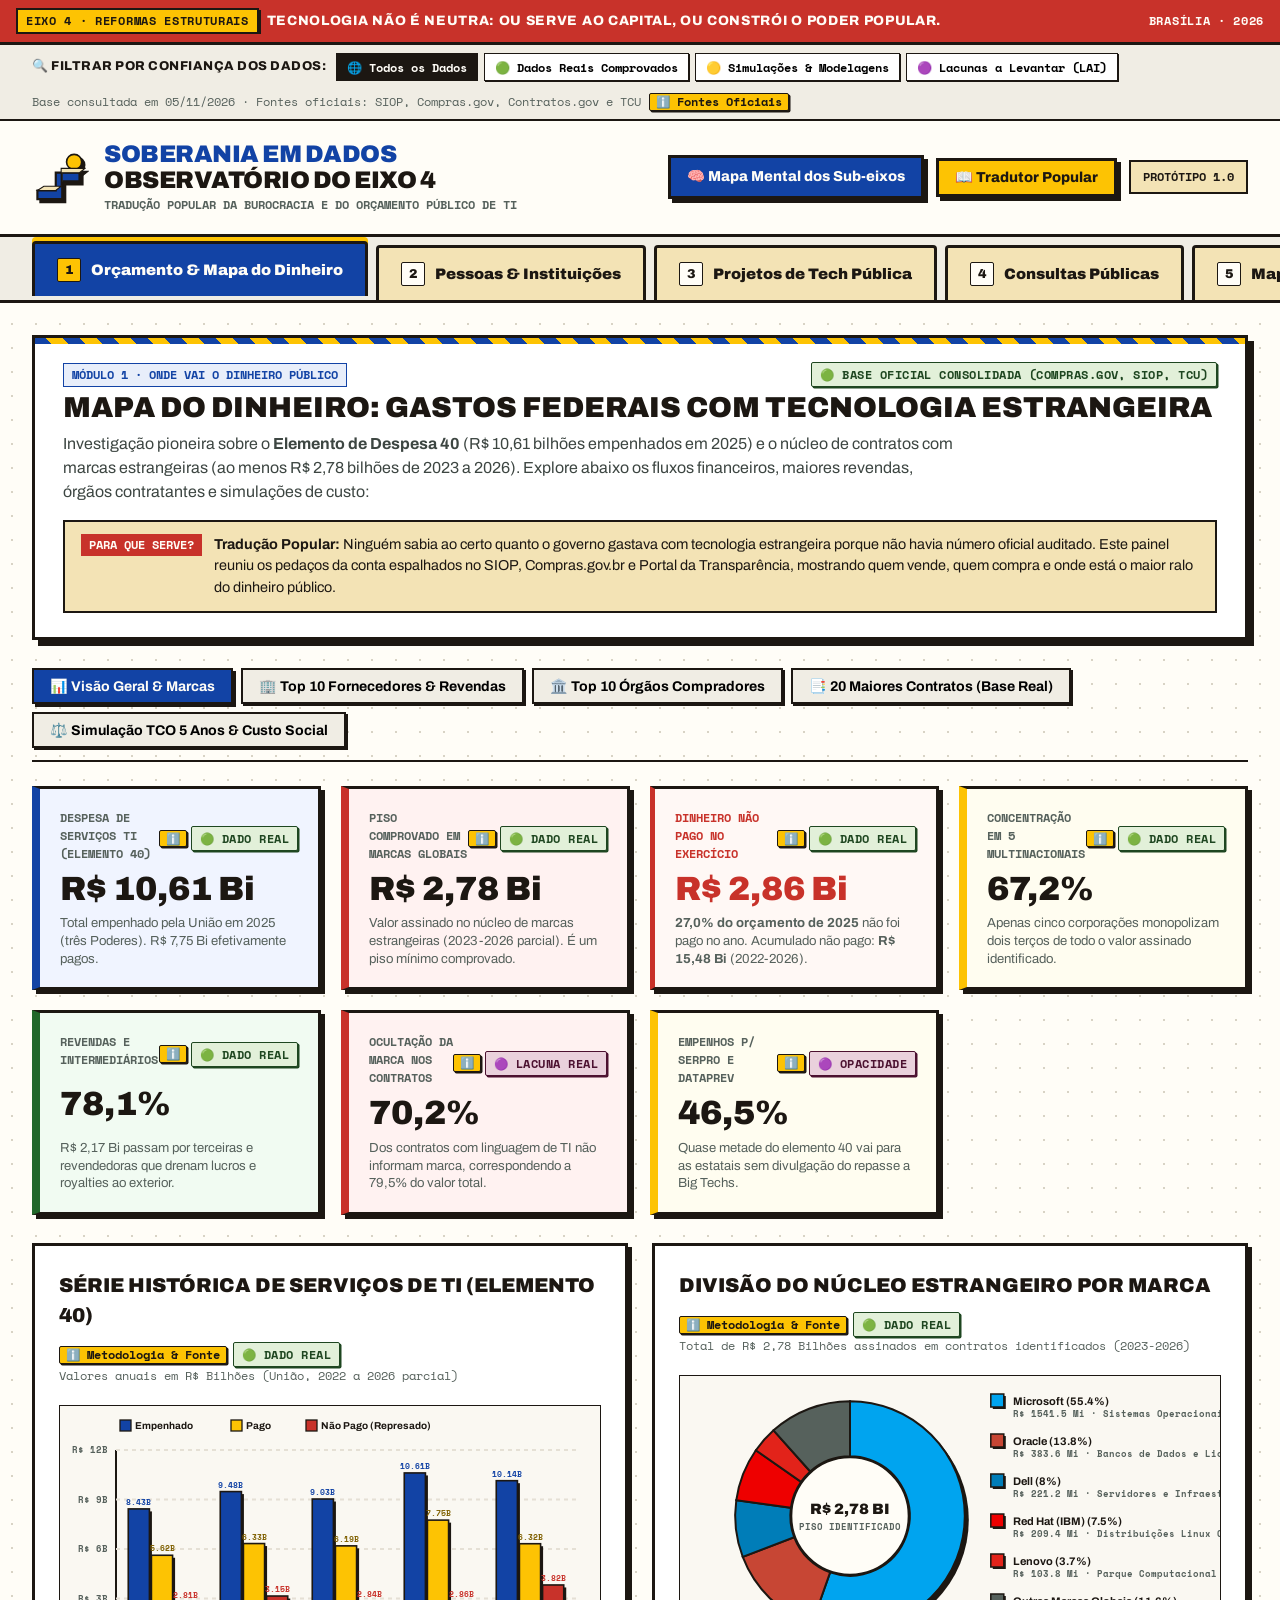
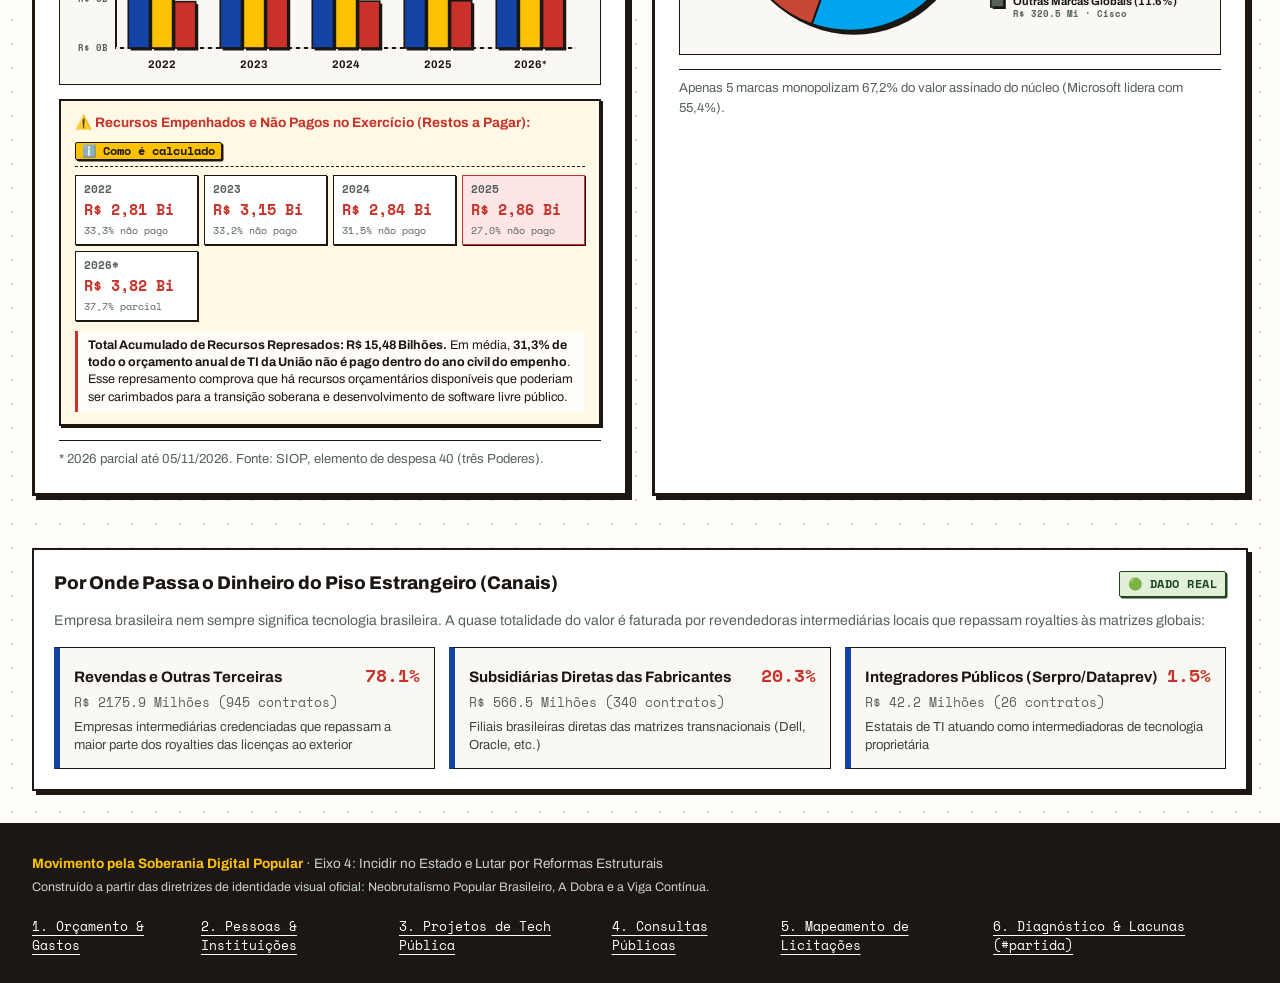
==== commit 67364014: "feat: incluir dinheiro nao usado no Elemento 40 e botoes (i) com fonte e metodologia em todos os dad" ====
--- a/index.html
+++ b/index.html
@@ -31,8 +31,9 @@
         <button class="filtro-pill" data-filter="lacuna" title="Destacar lacunas e pedidos via Lei de Acesso à Informação">🟣 Lacunas a Levantar (LAI)</button>
       </div>
     </div>
-    <div style="font-family: var(--font-mono); font-size: 0.74rem; color: #56615C;">
-      Base consultada em 05/11/2026 · Fontes oficiais: SIOP, Compras.gov, Contratos.gov e TCU
+    <div style="font-family: var(--font-mono); font-size: 0.74rem; color: #56615C; display: flex; align-items: center; gap: 8px; flex-wrap: wrap;">
+      <span>Base consultada em 05/11/2026 · Fontes oficiais: SIOP, Compras.gov, Contratos.gov e TCU</span>
+      <button class="btn-info-metodologia" onclick="window.abrirModalMetodologia('elemento40')" title="Ver catálogo de fontes e metodologias oficiais">ℹ️ Fontes Oficiais</button>
     </div>
   </aside>
 
@@ -152,14 +153,56 @@
           <div class="orcamento-split">
             <!-- Gráfico 1: Série Histórica Elemento 40 -->
             <div class="grafico-card" data-tipo="real">
-              <div style="display: flex; justify-content: space-between; align-items: center;">
+              <div style="display: flex; justify-content: space-between; align-items: center; gap: 8px; flex-wrap: wrap;">
                 <h3>Série Histórica de Serviços de TI (Elemento 40)</h3>
-                <span class="badge-status badge-status-real">🟢 DADO REAL</span>
+                <div style="display: flex; gap: 6px; align-items: center;">
+                  <button class="btn-info-metodologia" onclick="window.abrirModalMetodologia('elemento40')" title="Clique para ver a fonte oficial e metodologia">ℹ️ Metodologia & Fonte</button>
+                  <span class="badge-status badge-status-real">🟢 DADO REAL</span>
+                </div>
               </div>
               <p class="sub">Valores anuais em R$ Bilhões (União, 2022 a 2026 parcial)</p>
               <div class="chart-canvas-wrapper">
                 <canvas id="canvasSerieHistorica"></canvas>
               </div>
+
+              <!-- Painel de Recursos Empenhados e Não Pagos no Exercício (Restos a Pagar) -->
+              <div class="painel-dinheiro-nao-usado">
+                <div class="painel-dinheiro-nao-usado-header">
+                  <span>⚠️ Recursos Empenhados e Não Pagos no Exercício (Restos a Pagar):</span>
+                  <button class="btn-info-metodologia" onclick="window.abrirModalMetodologia('naoUsado')" title="Entenda o cálculo contábil do dinheiro represado">ℹ️ Como é calculado</button>
+                </div>
+                <div class="painel-dinheiro-grid">
+                  <div class="mini-card-ano">
+                    <span>2022</span>
+                    <strong>R$ 2,81 Bi</strong>
+                    <em>33,3% não pago</em>
+                  </div>
+                  <div class="mini-card-ano">
+                    <span>2023</span>
+                    <strong>R$ 3,15 Bi</strong>
+                    <em>33,2% não pago</em>
+                  </div>
+                  <div class="mini-card-ano">
+                    <span>2024</span>
+                    <strong>R$ 2,84 Bi</strong>
+                    <em>31,5% não pago</em>
+                  </div>
+                  <div class="mini-card-ano destaque">
+                    <span>2025</span>
+                    <strong>R$ 2,86 Bi</strong>
+                    <em>27,0% não pago</em>
+                  </div>
+                  <div class="mini-card-ano">
+                    <span>2026*</span>
+                    <strong>R$ 3,82 Bi</strong>
+                    <em>37,7% parcial</em>
+                  </div>
+                </div>
+                <div class="nota-politica-nao-usado">
+                  <strong>Total Acumulado de Recursos Represados: R$ 15,48 Bilhões.</strong> Em média, <strong>31,3% de todo o orçamento anual de TI da União não é pago dentro do ano civil do empenho</strong>. Esse represamento comprova que há recursos orçamentários disponíveis que poderiam ser carimbados para a transição soberana e desenvolvimento de software livre público.
+                </div>
+              </div>
+
               <div style="margin-top: 14px; font-size: 0.82rem; color: #56615C; border-top: var(--border-thin); padding-top: 8px;">
                 * 2026 parcial até 05/11/2026. Fonte: SIOP, elemento de despesa 40 (três Poderes).
               </div>
@@ -167,9 +210,12 @@
 
             <!-- Gráfico 2: Composição do Núcleo Estrangeiro por Marca -->
             <div class="grafico-card" data-tipo="real">
-              <div style="display: flex; justify-content: space-between; align-items: center;">
+              <div style="display: flex; justify-content: space-between; align-items: center; gap: 8px; flex-wrap: wrap;">
                 <h3>Divisão do Núcleo Estrangeiro por Marca</h3>
-                <span class="badge-status badge-status-real">🟢 DADO REAL</span>
+                <div style="display: flex; gap: 6px; align-items: center;">
+                  <button class="btn-info-metodologia" onclick="window.abrirModalMetodologia('pisoMarcas')" title="Clique para ver a fonte oficial e metodologia">ℹ️ Metodologia & Fonte</button>
+                  <span class="badge-status badge-status-real">🟢 DADO REAL</span>
+                </div>
               </div>
               <p class="sub">Total de R$ 2,78 Bilhões assinados em contratos identificados (2023-2026)</p>
               <div class="chart-canvas-wrapper">
--- a/css/design-system.css
+++ b/css/design-system.css
@@ -1198,6 +1198,250 @@
   color: #4C1130;
   border-color: #4C1130;
   box-shadow: 1.5px 1.5px 0px #4C1130;
+}
+
+/* Botão de Metodologia e Fonte (i-zinho) */
+.btn-info-metodologia {
+  background-color: var(--amarelo-sol);
+  color: var(--preto-tinta);
+  border: 1.5px solid var(--preto-tinta);
+  box-shadow: 1.5px 1.5px 0px var(--preto-tinta);
+  font-family: var(--font-mono);
+  font-size: 0.72rem;
+  font-weight: 700;
+  padding: 1px 6px;
+  cursor: pointer;
+  display: inline-flex;
+  align-items: center;
+  gap: 4px;
+  border-radius: var(--radius-sm);
+  transition: transform var(--trans-fast), box-shadow var(--trans-fast);
+  text-decoration: none;
+  line-height: 1.2;
+  vertical-align: middle;
+}
+
+.btn-info-metodologia:hover {
+  transform: translateY(-1px);
+  box-shadow: 2px 2px 0px var(--preto-tinta);
+  background-color: #ffe066;
+}
+
+.btn-info-metodologia:active {
+  transform: translate(1px, 1px);
+  box-shadow: none;
+}
+
+.btn-info-metodologia-sm {
+  font-size: 0.65rem;
+  padding: 0 4px;
+}
+
+/* Painel de Recursos Não Pagos / Represados (Elemento 40) */
+.painel-dinheiro-nao-usado {
+  margin-top: 14px;
+  background-color: #FFF9E6;
+  border: var(--border-medium);
+  box-shadow: var(--shadow-hard-sm);
+  padding: 12px 14px;
+  font-size: 0.85rem;
+}
+
+.painel-dinheiro-nao-usado-header {
+  display: flex;
+  justify-content: space-between;
+  align-items: center;
+  flex-wrap: wrap;
+  gap: 8px;
+  margin-bottom: 8px;
+  border-bottom: 1.5px dashed var(--preto-tinta);
+  padding-bottom: 6px;
+  font-family: var(--font-display);
+  font-weight: 700;
+  color: var(--vermelho-ato);
+}
+
+.painel-dinheiro-grid {
+  display: grid;
+  grid-template-columns: repeat(auto-fit, minmax(115px, 1fr));
+  gap: 6px;
+  margin-bottom: 10px;
+}
+
+.mini-card-ano {
+  background-color: var(--branco-puro);
+  border: var(--border-thin);
+  padding: 5px 8px;
+  font-family: var(--font-mono);
+  font-size: 0.76rem;
+  display: flex;
+  flex-direction: column;
+  gap: 2px;
+  box-shadow: 1px 1px 0px var(--preto-tinta);
+}
+
+.mini-card-ano.destaque {
+  background-color: #FFE6E6;
+  border: 1.5px solid var(--vermelho-ato);
+}
+
+.mini-card-ano span {
+  font-size: 0.68rem;
+  color: #56615C;
+  font-weight: 700;
+}
+
+.mini-card-ano strong {
+  font-size: 0.92rem;
+  color: var(--vermelho-ato);
+}
+
+.mini-card-ano em {
+  font-size: 0.65rem;
+  font-style: normal;
+  color: #56615C;
+}
+
+.nota-politica-nao-usado {
+  font-size: 0.78rem;
+  color: var(--preto-tinta);
+  line-height: 1.4;
+  background-color: var(--branco-papel);
+  border-left: 3.5px solid var(--vermelho-ato);
+  padding: 6px 10px;
+}
+
+/* Modal Neobrutalista de Metodologia e Fonte */
+.modal-metodologia-backdrop {
+  position: fixed;
+  top: 0;
+  left: 0;
+  right: 0;
+  bottom: 0;
+  background-color: rgba(28, 23, 18, 0.72);
+  backdrop-filter: blur(2px);
+  z-index: 9999;
+  display: flex;
+  align-items: center;
+  justify-content: center;
+  padding: 16px;
+  opacity: 0;
+  pointer-events: none;
+  transition: opacity 0.2s ease-in-out;
+}
+
+.modal-metodologia-backdrop.active {
+  opacity: 1;
+  pointer-events: auto;
+}
+
+.modal-metodologia-card {
+  background-color: var(--branco-papel);
+  border: var(--border-thick);
+  box-shadow: 8px 8px 0px var(--preto-tinta);
+  max-width: 680px;
+  width: 100%;
+  max-height: 90vh;
+  display: flex;
+  flex-direction: column;
+  overflow: hidden;
+  transform: translateY(12px);
+  transition: transform 0.2s ease-out;
+}
+
+.modal-metodologia-backdrop.active .modal-metodologia-card {
+  transform: translateY(0);
+}
+
+.modal-metodologia-header {
+  background-color: var(--amarelo-sol);
+  color: var(--preto-tinta);
+  border-bottom: var(--border-thick);
+  padding: 12px 18px;
+  display: flex;
+  justify-content: space-between;
+  align-items: center;
+  gap: 12px;
+}
+
+.modal-metodologia-header h3 {
+  font-family: var(--font-display);
+  font-size: 1.05rem;
+  font-weight: 900;
+  margin: 0;
+  display: flex;
+  align-items: center;
+  gap: 8px;
+}
+
+.btn-fechar-modal {
+  background-color: var(--preto-tinta);
+  color: var(--branco-papel);
+  border: var(--border-thin);
+  padding: 4px 10px;
+  font-family: var(--font-mono);
+  font-weight: 700;
+  font-size: 0.8rem;
+  cursor: pointer;
+  transition: background-color var(--trans-fast);
+}
+
+.btn-fechar-modal:hover {
+  background-color: var(--vermelho-ato);
+}
+
+.modal-metodologia-body {
+  padding: 18px;
+  overflow-y: auto;
+  font-size: 0.88rem;
+  line-height: 1.5;
+  display: flex;
+  flex-direction: column;
+  gap: 12px;
+}
+
+.modal-campo {
+  border: var(--border-thin);
+  background-color: var(--branco-puro);
+  padding: 10px 12px;
+  box-shadow: 2px 2px 0px var(--preto-tinta);
+}
+
+.modal-campo-label {
+  font-family: var(--font-display);
+  font-size: 0.72rem;
+  font-weight: 800;
+  text-transform: uppercase;
+  color: #56615C;
+  letter-spacing: 0.04em;
+  margin-bottom: 4px;
+  display: flex;
+  align-items: center;
+  gap: 6px;
+}
+
+.modal-campo-valor {
+  color: var(--preto-tinta);
+  font-size: 0.88rem;
+}
+
+.modal-campo-valor.mono {
+  font-family: var(--font-mono);
+  font-size: 0.8rem;
+  background-color: var(--cinza-papel);
+  padding: 6px 8px;
+  border-left: 3px solid var(--azul-macacao);
+}
+
+.modal-metodologia-footer {
+  background-color: var(--cinza-papel);
+  border-top: var(--border-medium);
+  padding: 10px 18px;
+  display: flex;
+  justify-content: space-between;
+  align-items: center;
+  gap: 10px;
+  flex-wrap: wrap;
 }
 
 /* Barra de Filtro de Dados Global */
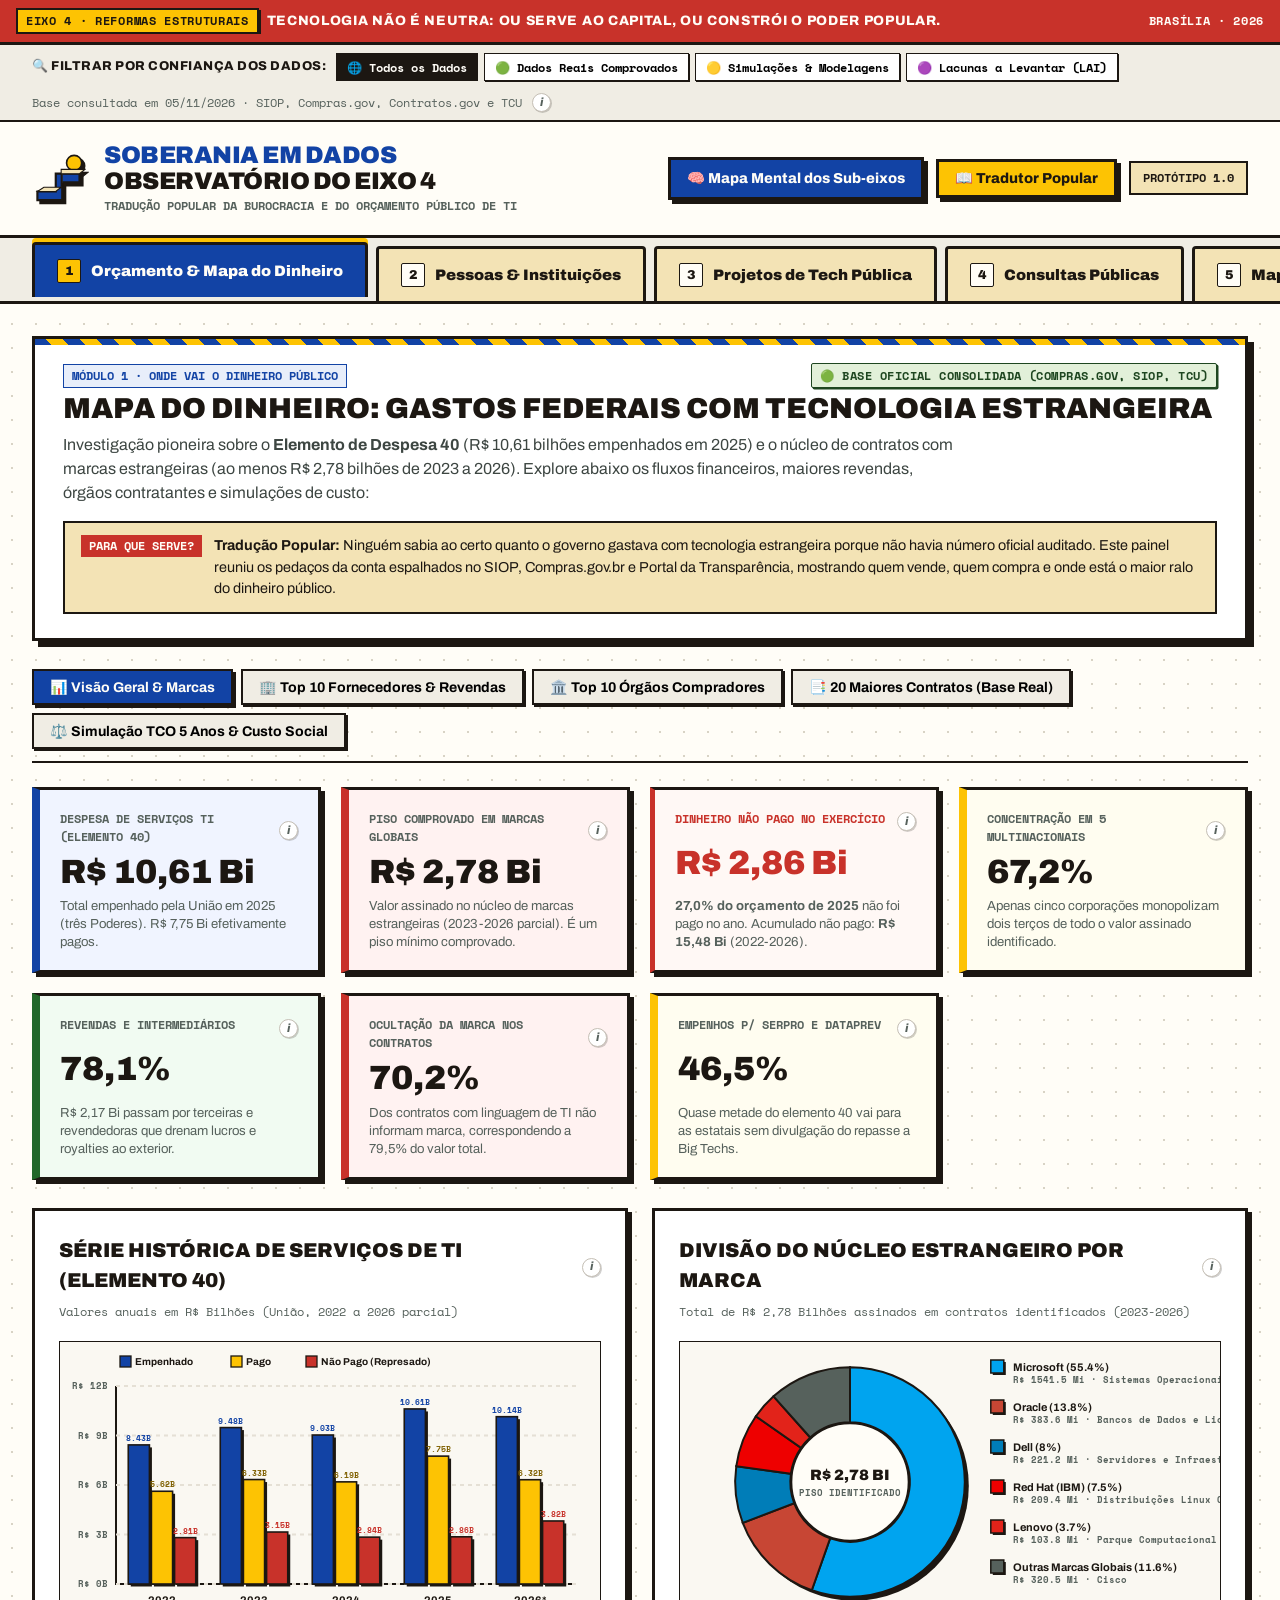
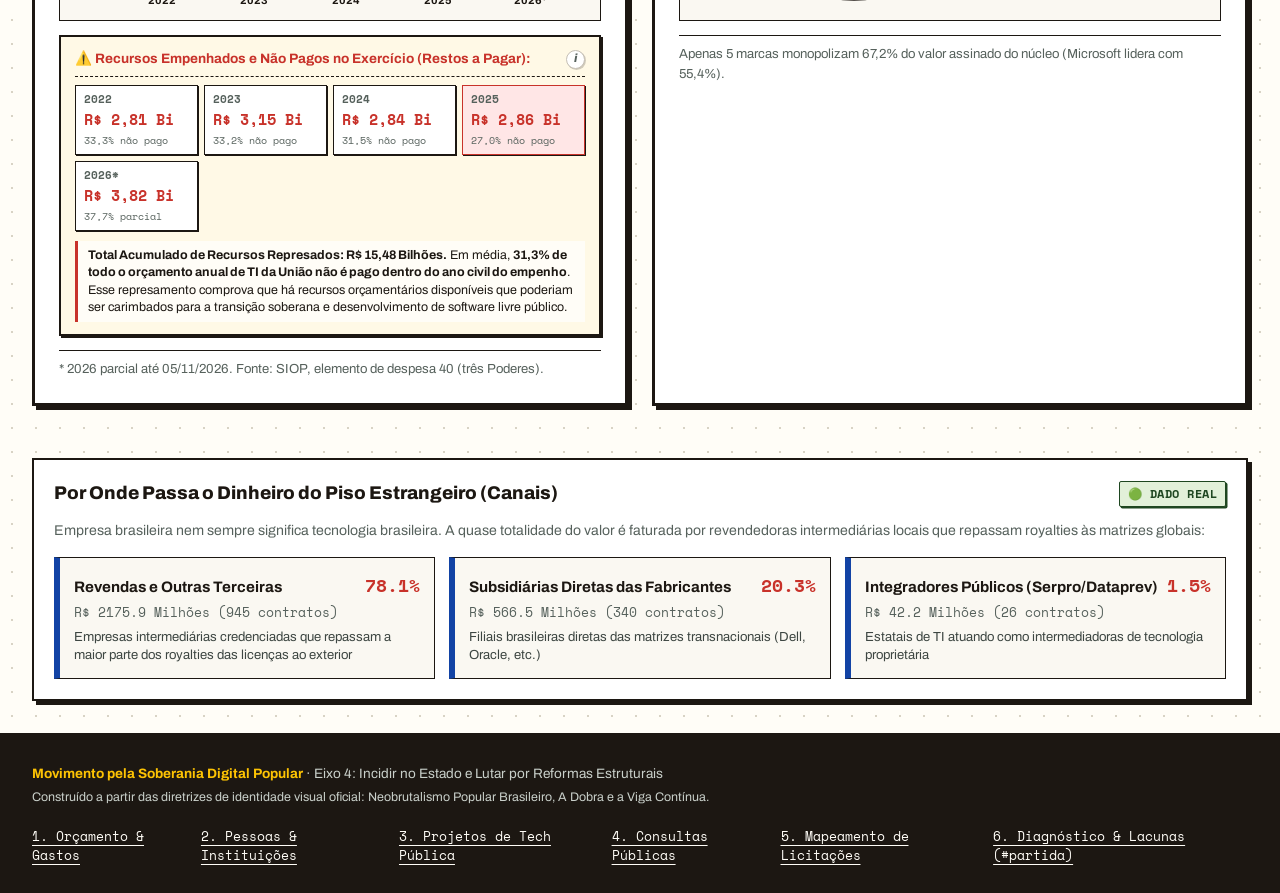
==== commit f18f3895: "style: tornar o izinho discreto e exibir fonte/dado real apenas no hover" ====
--- a/index.html
+++ b/index.html
@@ -31,9 +31,9 @@
         <button class="filtro-pill" data-filter="lacuna" title="Destacar lacunas e pedidos via Lei de Acesso à Informação">🟣 Lacunas a Levantar (LAI)</button>
       </div>
     </div>
-    <div style="font-family: var(--font-mono); font-size: 0.74rem; color: #56615C; display: flex; align-items: center; gap: 8px; flex-wrap: wrap;">
-      <span>Base consultada em 05/11/2026 · Fontes oficiais: SIOP, Compras.gov, Contratos.gov e TCU</span>
-      <button class="btn-info-metodologia" onclick="window.abrirModalMetodologia('elemento40')" title="Ver catálogo de fontes e metodologias oficiais">ℹ️ Fontes Oficiais</button>
+    <div style="font-family: var(--font-mono); font-size: 0.74rem; color: #56615C; display: flex; align-items: center; gap: 6px; flex-wrap: wrap;">
+      <span>Base consultada em 05/11/2026 · SIOP, Compras.gov, Contratos.gov e TCU</span>
+      <button class="btn-info-metodologia" onclick="window.abrirModalMetodologia('elemento40')" title="🟢 Dados Reais Comprovados · Catálogo de Fontes Oficiais e Metodologias (Clique para auditar)">i</button>
     </div>
   </aside>
 
@@ -153,12 +153,9 @@
           <div class="orcamento-split">
             <!-- Gráfico 1: Série Histórica Elemento 40 -->
             <div class="grafico-card" data-tipo="real">
-              <div style="display: flex; justify-content: space-between; align-items: center; gap: 8px; flex-wrap: wrap;">
+              <div style="display: flex; justify-content: space-between; align-items: center; margin-bottom: 4px;">
                 <h3>Série Histórica de Serviços de TI (Elemento 40)</h3>
-                <div style="display: flex; gap: 6px; align-items: center;">
-                  <button class="btn-info-metodologia" onclick="window.abrirModalMetodologia('elemento40')" title="Clique para ver a fonte oficial e metodologia">ℹ️ Metodologia & Fonte</button>
-                  <span class="badge-status badge-status-real">🟢 DADO REAL</span>
-                </div>
+                <button class="btn-info-metodologia" onclick="window.abrirModalMetodologia('elemento40')" title="🟢 Dado Real Comprovado · Fonte Oficial: SIOP / Três Poderes (Clique para auditar metodologia)">i</button>
               </div>
               <p class="sub">Valores anuais em R$ Bilhões (União, 2022 a 2026 parcial)</p>
               <div class="chart-canvas-wrapper">
@@ -169,7 +166,7 @@
               <div class="painel-dinheiro-nao-usado">
                 <div class="painel-dinheiro-nao-usado-header">
                   <span>⚠️ Recursos Empenhados e Não Pagos no Exercício (Restos a Pagar):</span>
-                  <button class="btn-info-metodologia" onclick="window.abrirModalMetodologia('naoUsado')" title="Entenda o cálculo contábil do dinheiro represado">ℹ️ Como é calculado</button>
+                  <button class="btn-info-metodologia" onclick="window.abrirModalMetodologia('naoUsado')" title="🟢 Dado Real Comprovado · Fonte Oficial: SIOP / SOF (Clique para auditar metodologia)">i</button>
                 </div>
                 <div class="painel-dinheiro-grid">
                   <div class="mini-card-ano">
@@ -210,12 +207,9 @@
 
             <!-- Gráfico 2: Composição do Núcleo Estrangeiro por Marca -->
             <div class="grafico-card" data-tipo="real">
-              <div style="display: flex; justify-content: space-between; align-items: center; gap: 8px; flex-wrap: wrap;">
+              <div style="display: flex; justify-content: space-between; align-items: center; margin-bottom: 4px;">
                 <h3>Divisão do Núcleo Estrangeiro por Marca</h3>
-                <div style="display: flex; gap: 6px; align-items: center;">
-                  <button class="btn-info-metodologia" onclick="window.abrirModalMetodologia('pisoMarcas')" title="Clique para ver a fonte oficial e metodologia">ℹ️ Metodologia & Fonte</button>
-                  <span class="badge-status badge-status-real">🟢 DADO REAL</span>
-                </div>
+                <button class="btn-info-metodologia" onclick="window.abrirModalMetodologia('pisoMarcas')" title="🟢 Dado Real Comprovado · Fonte Oficial: Compras.gov e Contratos.gov (Clique para auditar metodologia)">i</button>
               </div>
               <p class="sub">Total de R$ 2,78 Bilhões assinados em contratos identificados (2023-2026)</p>
               <div class="chart-canvas-wrapper">
--- a/css/design-system.css
+++ b/css/design-system.css
@@ -1200,31 +1200,39 @@
   box-shadow: 1.5px 1.5px 0px #4C1130;
 }
 
-/* Botão de Metodologia e Fonte (i-zinho) */
+/* Botão de Metodologia e Fonte (i-zinho discreto e minimalista) */
 .btn-info-metodologia {
-  background-color: var(--amarelo-sol);
-  color: var(--preto-tinta);
-  border: 1.5px solid var(--preto-tinta);
-  box-shadow: 1.5px 1.5px 0px var(--preto-tinta);
-  font-family: var(--font-mono);
-  font-size: 0.72rem;
-  font-weight: 700;
-  padding: 1px 6px;
+  background-color: var(--branco-puro);
+  color: #56615C;
+  border: 1.5px solid #C5BFB5;
+  box-shadow: 1px 1px 0px rgba(28, 23, 18, 0.2);
+  font-family: var(--font-display);
+  font-style: italic;
+  font-size: 0.74rem;
+  font-weight: 800;
+  width: 19px;
+  height: 19px;
+  min-width: 19px;
+  min-height: 19px;
+  border-radius: 50%;
   cursor: pointer;
   display: inline-flex;
   align-items: center;
-  gap: 4px;
-  border-radius: var(--radius-sm);
-  transition: transform var(--trans-fast), box-shadow var(--trans-fast);
+  justify-content: center;
+  transition: all var(--trans-fast);
   text-decoration: none;
-  line-height: 1.2;
+  line-height: 1;
+  padding: 0;
+  margin-left: 4px;
   vertical-align: middle;
 }
 
 .btn-info-metodologia:hover {
+  background-color: #E2F0D9;
+  color: #1E4620;
+  border-color: #1E4620;
+  box-shadow: 1.5px 1.5px 0px #1E4620;
   transform: translateY(-1px);
-  box-shadow: 2px 2px 0px var(--preto-tinta);
-  background-color: #ffe066;
 }
 
 .btn-info-metodologia:active {
@@ -1233,8 +1241,11 @@
 }
 
 .btn-info-metodologia-sm {
+  width: 16px;
+  height: 16px;
+  min-width: 16px;
+  min-height: 16px;
   font-size: 0.65rem;
-  padding: 0 4px;
 }
 
 /* Painel de Recursos Não Pagos / Represados (Elemento 40) */
@@ -1518,6 +1529,29 @@
   background-color: #4C1130;
   color: #EAD1DC;
   border-color: #4C1130;
+}
+
+/* Botão de filtro desativado quando a tela não possui aquele tipo de dado */
+.filtro-pill.desativado,
+.filtro-pill.inativo {
+  opacity: 0.35 !important;
+  background-color: #EDEAE1 !important;
+  color: #9C9488 !important;
+  border-color: #D3CDC2 !important;
+  box-shadow: none !important;
+  cursor: not-allowed !important;
+  filter: grayscale(90%) !important;
+  transform: none !important;
+  pointer-events: auto !important;
+}
+
+.filtro-pill.desativado:hover,
+.filtro-pill.inativo:hover {
+  background-color: #EDEAE1 !important;
+  color: #9C9488 !important;
+  border-color: #D3CDC2 !important;
+  transform: none !important;
+  box-shadow: none !important;
 }
 
 /* ==========================================================================
